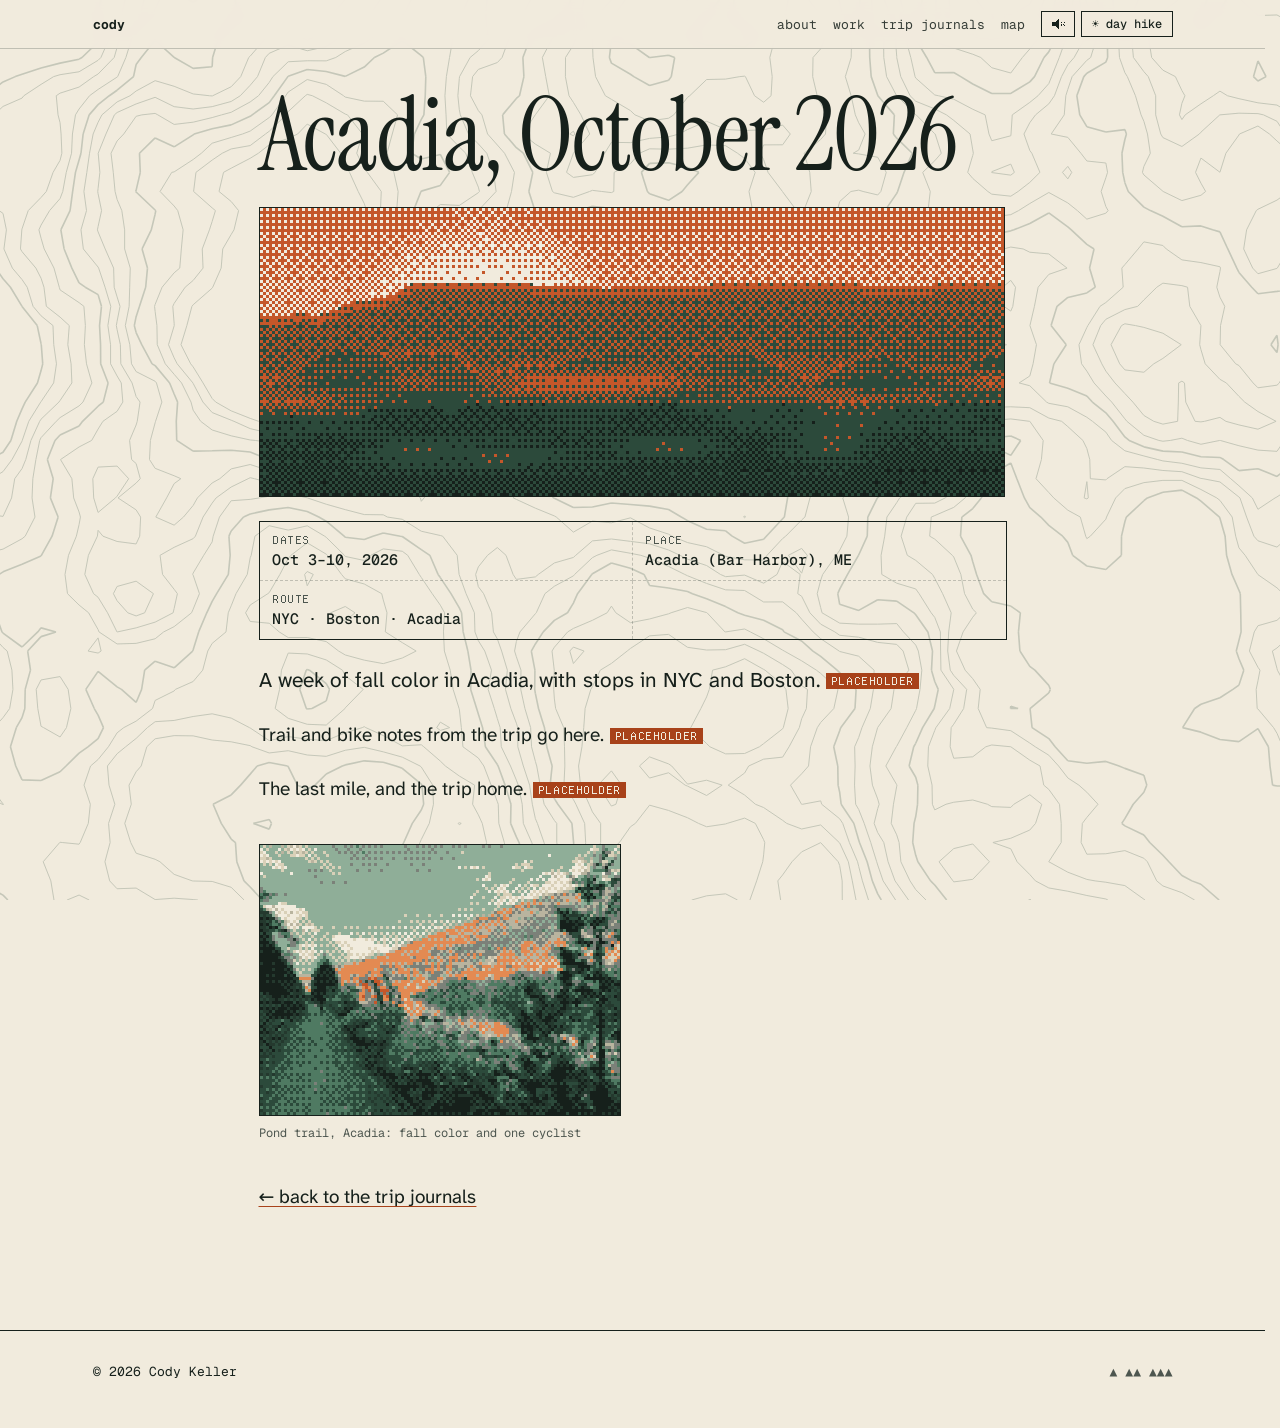
==== trips/acadia-2026-10/index.html @ b0084592 "Deploy v=448a0891" ====
<!doctype html>
<html lang="en" data-theme="light">
<head>
<meta name="robots" content="noindex,nofollow"><meta charset="utf-8"><meta name="viewport" content="width=device-width,initial-scale=1,viewport-fit=cover">
<link rel="preload" href="../../assets/fonts/instrument-serif-latin-400-normal.woff2" as="font" type="font/woff2" crossorigin><link rel="preload" href="../../assets/fonts/atkinson-hyperlegible-next-latin-wght-normal.woff2" as="font" type="font/woff2" crossorigin>
<link rel="stylesheet" href="../../styles.css?v=448a0891">
<link rel="icon" href="data:image/svg+xml,%3Csvg xmlns=%27http://www.w3.org/2000/svg%27 viewBox=%270 0 32 32%27%3E%3Crect width=%2732%27 height=%2732%27 fill=%27%2316201b%27/%3E%3Cpath d=%27M3 26 11 10l5 8 4-6 9 14z%27 fill=%27%23c4572a%27/%3E%3C/svg%3E">
<title>Acadia, October 2026 — Cody Keller</title>
<meta name="description" content="Fall color on the carriage roads and pond trails. A bike, a few short hikes, and a lot of stopping to look.">
<link rel="canonical" href="https://codyklr.com/trailhead-preview-6xlh3k/trips/acadia-2026-10/">
<meta property="og:site_name" content="Cody Keller"><meta property="og:type" content="article"><meta property="og:title" content="Acadia, October 2026 — Cody Keller"><meta property="og:description" content="Fall color on the carriage roads and pond trails. A bike, a few short hikes, and a lot of stopping to look."><meta property="og:url" content="https://codyklr.com/trailhead-preview-6xlh3k/trips/acadia-2026-10/"><meta property="og:image" content="https://codyklr.com/trailhead-preview-6xlh3k/assets/photos/acadia-pond-og.png"><meta property="og:image:width" content="1200"><meta property="og:image:height" content="630">
<meta name="twitter:card" content="summary_large_image"><meta name="twitter:title" content="Acadia, October 2026 — Cody Keller"><meta name="twitter:description" content="Fall color on the carriage roads and pond trails. A bike, a few short hikes, and a lot of stopping to look."><meta name="twitter:image" content="https://codyklr.com/trailhead-preview-6xlh3k/assets/photos/acadia-pond-og.png">
<link rel="alternate" type="application/rss+xml" title="Cody Keller: trip journals" href="https://codyklr.com/trailhead-preview-6xlh3k/feed.xml">
<script type="application/ld+json">{"@context":"https://schema.org","@type":"BlogPosting","headline":"Acadia, October 2026","description":"Fall color on the carriage roads and pond trails. A bike, a few short hikes, and a lot of stopping to look.","datePublished":"2026-10","image":"https://codyklr.com/trailhead-preview-6xlh3k/assets/photos/acadia-pond-og.png","author":{"@type":"Person","name":"Cody Keller"},"mainEntityOfPage":"https://codyklr.com/trailhead-preview-6xlh3k/trips/acadia-2026-10/"}</script>
<script>try{var t=(location.search.match(/theme=(dark|light)/)||[])[1]||localStorage.getItem("theme");if(t==="dark"||(!t&&matchMedia("(prefers-color-scheme: dark)").matches))document.documentElement.setAttribute("data-theme","dark")}catch(e){}</script>
</head>
<body>
<a class="skip" href="#main">Skip to content</a>
<svg id="contours" viewBox="0 0 1200 800" preserveAspectRatio="xMidYMid slice" aria-hidden="true"></svg>
<header class="bar"><div class="wrap"><a class="brand" href="../../" aria-label="Home">cody</a>
  <nav aria-label="Primary"><a href="../../#about">about</a><a href="../../#work">work</a><a href="../../#journal">trip journals</a><a href="../../#map">map</a></nav><span class="tools"><button class="btn snd" id="snd" type="button" aria-label="Sound" aria-pressed="false"><svg viewBox="0 0 16 16" width="16" height="16" fill="currentColor" shape-rendering="crispEdges" aria-hidden="true"><path d="M2 6h3l4-3v10l-4-3H2z"/><g class="s-on"><path d="M11 6h1v4h-1zM13 4h1v8h-1z"/></g><g class="s-off"><path d="M11 6h1v1h-1zM12 7h1v1h-1zM13 8h1v1h-1zM14 9h1v1h-1zM14 6h1v1h-1zM13 7h-1v1h1zM12 8h-1v1h1zM11 9h1v1h-1z"/></g></svg></button><button class="btn" id="theme" aria-pressed="false">☀ day hike</button></span></div></header>
<main id="main" class="wrap">
  <article class="entry">
    <h1>Acadia, October 2026</h1>
    <canvas class="pix frame" data-scene="banner" data-seed="14" width="360" height="140" role="img" aria-label="Dithered mountain and fog illustration"></canvas>
    <div class="stats" aria-label="Trip stats">
      <div><small>dates</small><span class="v">Oct 3–10, 2026</span></div>      <div><small>place</small><span class="v">Acadia (Bar Harbor), ME</span></div>      <div><small>route</small><span class="v">NYC · Boston · Acadia</span></div>
    </div>
    <p class="lede">A week of fall color in Acadia, with stops in NYC and Boston.<span class="ph">PLACEHOLDER</span></p>
    <p>Trail and bike notes from the trip go here.<span class="ph">PLACEHOLDER</span></p>
    <p>The last mile, and the trip home.<span class="ph">PLACEHOLDER</span></p>
    
<div class="gallery" role="group" aria-label="Photo gallery. Select a photo to enlarge it.">
<figure class="photo wide" data-full="../../assets/photos/acadia-pond-1600.webp"><button type="button" class="ph-btn" aria-label="View larger: Pond trail, Acadia: fall color and one cyclist"><picture><source media="(max-width:720px)" srcset="../../assets/photos/acadia-pond-dither-s.png?v=448a0891"><img class="d" src="../../assets/photos/acadia-pond-dither.png?v=448a0891" alt="A gravel trail curves along a pond below a forested hillside with red and orange fall color; a cyclist rides away in the distance." loading="lazy" width="120" height="90"></picture><img class="c" src="../../assets/photos/acadia-pond-thumb.webp" alt="" aria-hidden="true" loading="lazy"></button><figcaption>Pond trail, Acadia: fall color and one cyclist</figcaption></figure>
</div>
    <p><a href="../../#journal">← back to the trip journals</a></p>
  </article>
</main>
<footer><div class="wrap"><span>© 2026 Cody Keller</span><span class="cairn" aria-hidden="true">▲ ▲▲ ▲▲▲</span></div></footer>
<script src="../../main.js?v=448a0891"></script>
</body></html>
---- styles.css ----
/* ---- type system: three roles + pixel chrome. All OFL/MIT, self-hosted ---- */
@font-face{font-family:"Atkinson Hyperlegible Next";src:url(assets/fonts/atkinson-hyperlegible-next-latin-wght-normal.woff2) format("woff2");font-weight:200 800;font-style:normal;font-display:swap}
@font-face{font-family:"Instrument Serif";src:url(assets/fonts/instrument-serif-latin-400-normal.woff2) format("woff2");font-weight:400;font-style:normal;font-display:swap}
@font-face{font-family:"Geist Mono";src:url(assets/fonts/geist-mono-latin-wght-normal.woff2) format("woff2");font-weight:100 900;font-style:normal;font-display:swap}
@font-face{font-family:"Departure Mono";src:url(assets/fonts/DepartureMono-Regular.woff2) format("woff2");font-weight:400;font-style:normal;font-display:swap}

:root{
  --bg:#f1ebdd; --bg2:#e6dfcd; --ink:#16201b; --muted:#4d564f; --pine:#2c4a3b; --granite:#7b8179;
  --accent:#a8421a; --line:rgba(22,32,27,.22);
  --display:"Instrument Serif","Iowan Old Style","Palatino Linotype",Palatino,Georgia,serif;
  --body:"Atkinson Hyperlegible Next","Atkinson Hyperlegible","Trebuchet MS","Segoe UI",system-ui,sans-serif;
  --mono:"Geist Mono","SF Mono",ui-monospace,"SF Mono",Menlo,Consolas,"DejaVu Sans Mono",monospace;
  --pixel:"Departure Mono","Geist Mono",ui-monospace,Menlo,Consolas,monospace;
  --max:1120px;
}
:root[data-theme="dark"]{
  --bg:#0e1411; --bg2:#151e19; --ink:#e9e4d6; --muted:#a3ab9f; --pine:#7fae92; --granite:#6c746c;
  --accent:#e8935a; --line:rgba(233,228,214,.2);
}
:root{--c0:#16201b;--c1:#2c4a3b;--c2:#c4572a;--c3:#f1ebdd;--dp:3px}
:root[data-theme="dark"]{--c0:#0b100e;--c1:#1f3329;--c2:#b5602f;--c3:#f0c89a;}
@media(max-width:720px){:root{--dp:2px}}
*{box-sizing:border-box}
html{scroll-behavior:smooth}
body{margin:0;background:var(--bg);color:var(--ink);font:17px/1.7 var(--body);font-optical-sizing:auto;-webkit-font-smoothing:antialiased;transition:background .3s,color .3s}
a{color:inherit;text-decoration-color:var(--accent);text-underline-offset:3px}
a:hover{color:var(--accent)}
:focus-visible{outline:2px solid var(--accent);outline-offset:3px;border-radius:2px}
.skip{position:absolute;left:-999px;top:0;background:var(--ink);color:var(--bg);padding:.5rem 1rem;z-index:100}
.skip:focus{left:0}
#contours{position:fixed;inset:0;width:100%;height:100%;z-index:-1;color:var(--pine);opacity:.22;pointer-events:none}
#contours path{fill:none;stroke:currentColor;stroke-width:1;vector-effect:non-scaling-stroke}
.wrap{max-width:var(--max);margin:0 auto;padding:0 1.25rem}
.mono{font-family:var(--mono)}
header.bar{position:sticky;top:0;z-index:20;background:color-mix(in srgb,var(--bg) 96%,transparent);-webkit-backdrop-filter:blur(6px);backdrop-filter:blur(6px);border-bottom:1px solid var(--line)}
header.bar .wrap{display:flex;align-items:center;gap:.5rem 1rem;min-height:48px;flex-wrap:wrap;padding-top:.3rem;padding-bottom:.3rem;font:13px var(--mono)}
.brand{font-weight:700;text-decoration:none;letter-spacing:.02em}
.brand i{color:var(--accent);font-style:normal}
nav{margin-left:auto;display:flex;gap:1rem;flex-wrap:wrap}
nav a{text-decoration:none;opacity:.85}
nav a:hover{opacity:1;text-decoration:underline}
button{font:inherit;color:inherit}
.btn{-webkit-appearance:none;appearance:none;font:500 12px var(--mono);background:transparent;border:1px solid var(--ink);padding:.25rem .6rem;cursor:pointer;border-radius:0}
.btn:hover,.btn[aria-pressed="true"],.btn[aria-checked="true"]{background:var(--ink);color:var(--bg)}
section.wrap,.jm>section{padding-top:6rem;padding-bottom:1rem}
section.hero.wrap{padding-top:1.5rem}
.eyebrow{display:flex;align-items:center;gap:.9rem;font:12px/1.3 var(--pixel);letter-spacing:.08em;text-transform:uppercase;color:var(--accent);margin:0 0 1rem}
.eyebrow::after{content:"";flex:1;height:1px;background:var(--line)}
.hero .eyebrow::after{display:none}
h1,h2,h3{font-family:var(--display);font-weight:400;line-height:1;margin:0;letter-spacing:-.015em;text-wrap:balance}
h3{letter-spacing:0}
h2{font-size:clamp(2.8rem,7vw,4.6rem);margin-bottom:2rem}
.pix{display:block;width:100%;height:auto;image-rendering:pixelated;image-rendering:crisp-edges;background:var(--c3)}
/* hero */
.frame{border:1px solid var(--ink);background:var(--bg)}
.frame .chrome{flex-wrap:wrap;display:flex;gap:.6rem;align-items:center;padding:.4rem .7rem;border-bottom:1px solid var(--ink);font:12px/1.3 var(--pixel);text-transform:uppercase;letter-spacing:.04em}
.chrome .dots{display:flex;gap:5px}.chrome .dots b{width:9px;height:9px;border:1px solid var(--ink);display:block}
.hero-text{padding:1.5rem 0 0}
.hero h1{font-size:clamp(4.2rem,14vw,10rem);letter-spacing:-.03em;line-height:.88}
.tag{font:400 clamp(1.3rem,2.4vw,1.6rem)/1.4 var(--body);color:var(--muted);max-width:36ch;margin:1.25rem 0 1.75rem}
.status{min-height:calc(1.5em + .8rem);font:500 14px/1.5 var(--mono);border-left:3px solid var(--accent);padding:.4rem .8rem;background:var(--bg2);display:inline-block;max-width:100%}
.status .k{color:var(--accent)}
span.cur{display:inline-block;width:.6em;height:1.05em;background:var(--ink);vertical-align:-.15em;margin-left:2px;animation:blink 1.1s steps(1) infinite}
@keyframes blink{50%{opacity:0}}
.ph{font:11px/1 var(--pixel);background:var(--accent);color:var(--bg);padding:1px 5px;vertical-align:middle;margin-left:.4rem;letter-spacing:.05em}
:root[data-theme="dark"] .ph{color:#0e1411}
/* about */
.about{display:grid;grid-template-columns:1.4fr 1fr;gap:2.5rem;align-items:start}
.about p{margin:0 0 1.1rem;max-width:58ch;font-size:18px}
.facts{font:13px var(--mono);border:1px solid var(--ink);margin:0;padding:0;list-style:none}
.facts li{display:flex;justify-content:space-between;gap:1rem;padding:.55rem .8rem;border-bottom:1px dashed var(--line)}
.facts li:last-child{border:0}.facts span:first-child{color:var(--muted);font:12px var(--pixel);text-transform:uppercase}
/* cards */
.grid{display:grid;grid-template-columns:repeat(2,minmax(0,1fr));gap:1.5rem}
.card{border:1px solid var(--ink);background:var(--bg);display:flex;flex-direction:column;transition:transform .2s,box-shadow .2s}
@media (hover:hover){.card:hover{transform:translate(-3px,-3px);box-shadow:6px 6px 0 var(--ink)}}
.card .body{padding:1rem;display:flex;flex-direction:column;gap:.5rem;flex:1}
.card h3{font-size:2rem}.card p{margin:0;color:var(--muted);font-size:15.5px;line-height:1.6}
.meta{font:11.5px var(--pixel);text-transform:uppercase;display:flex;gap:.4rem;flex-wrap:wrap;margin-top:auto;padding-top:.5rem}
.meta span{border:1px solid var(--line);padding:1px 6px}
.card.is-ph{border-style:dashed}
/* journal: 3D notebooks scattered on a surface */
.sr{position:absolute;width:1px;height:1px;overflow:hidden;clip:rect(0 0 0 0);white-space:nowrap}
.shelf{list-style:none;margin:0;padding:2.5rem 0 3rem;display:grid;grid-template-columns:repeat(auto-fit,minmax(190px,1fr));gap:3.5rem 2rem;justify-items:center}
.shelf>li{width:min(100%,232px);perspective:800px;position:relative;z-index:1}
.shelf>li:hover,.shelf>li:focus-within{z-index:6}
.shelf>li[hidden]{display:none}
.book{--T:14px;display:block;position:relative;width:100%;color:var(--ink);text-decoration:none;transform-style:preserve-3d;
  transform:translateY(var(--dy,0)) rotateZ(var(--r,0deg)) rotateX(-5deg) rotateY(-12deg);transition:transform .5s cubic-bezier(.2,.8,.2,1)}
.book:hover,.book:focus-visible,.book.force-hover{color:var(--ink);transition:transform .16s ease-out;
  transform:translateY(calc(var(--dy,0px) - 14px)) translateZ(70px) rotateZ(calc(var(--r,0deg)*.2)) rotateX(var(--rx,-10deg)) rotateY(var(--ry,-26deg))}
.book:focus-visible{outline:2px solid var(--accent);outline-offset:8px}
.f{position:absolute;display:block}
.f-front{position:relative;transform:translateZ(7px);background:var(--bg);border:1px solid var(--ink)}
.f-front::after{content:"";position:absolute;inset:0;pointer-events:none;
  background:url(assets/dither-h.png?v=448a0891) left top/calc(8*var(--dp)) calc(8*var(--dp)) repeat-y,url(assets/dither-v.png?v=448a0891) left bottom/calc(8*var(--dp)) calc(8*var(--dp)) repeat-x;image-rendering:pixelated;opacity:.6;
}
.f-front::before{content:"";position:absolute;left:0;top:0;bottom:0;width:7px;background:var(--ink);opacity:.9;z-index:1}
.f-back{inset:0;transform:translateZ(-7px) rotateY(180deg);background:var(--ink)}
.f-right{top:0;bottom:0;right:-7px;width:14px;transform:rotateY(90deg);background:repeating-linear-gradient(to right,var(--bg) 0 1px,var(--ink) 1px 2px);border-top:1px solid var(--ink);border-bottom:1px solid var(--ink)}
.f-left{top:0;bottom:0;left:-7px;width:14px;transform:rotateY(-90deg);background:var(--ink) radial-gradient(circle,var(--bg) 0 1.5px,transparent 2px) 0 0/14px 18px}
.f-top{left:0;right:0;top:-7px;height:14px;transform:rotateX(90deg);background:repeating-linear-gradient(to bottom,var(--bg) 0 1px,var(--ink) 1px 2px);border-left:1px solid var(--ink);border-right:1px solid var(--ink)}
.f-bottom{left:0;right:0;bottom:-7px;height:14px;transform:rotateX(-90deg);background:repeating-linear-gradient(to bottom,var(--bg) 0 1px,var(--ink) 1px 2px);border-left:1px solid var(--ink);border-right:1px solid var(--ink)}
.shadow{position:absolute;inset:6px -10px -14px 10px;transform:translateZ(-18px);pointer-events:none;
  background:conic-gradient(var(--ink) 25%,transparent 0 50%,var(--ink) 0 75%,transparent 0) 0 0/4px 4px;
  opacity:.45;-webkit-mask-image:linear-gradient(135deg,transparent 5%,#000 50%,transparent 100%);mask-image:linear-gradient(135deg,transparent 5%,#000 50%,transparent 100%);transition:transform .3s,opacity .3s}
.book:hover .shadow,.book:focus-visible .shadow,.book.force-hover .shadow{transform:translateZ(-30px) translate(8px,10px);opacity:.3}
.book canvas,.book img.pix{border-bottom:1px solid var(--ink);margin-left:7px;width:calc(100% - 7px);box-sizing:border-box}
.cap{display:block;padding:.7rem .8rem .9rem 1.2rem}
.cap .dt{display:block;font:10.5px/1.4 var(--pixel);text-transform:uppercase;letter-spacing:.05em;color:var(--muted)}
.cap .ti{display:block;font:400 1.7rem/1 var(--display);margin:.3rem 0 .6rem;letter-spacing:-.005em}
.cap .st{display:flex;flex-wrap:wrap;justify-content:space-between;gap:.4rem;align-items:center;font:11.5px var(--mono);color:var(--muted)}
.cap .st>span:first-child{white-space:nowrap}
.read{display:inline-block;font:500 13px var(--mono);background:var(--ink);color:var(--bg);padding:.6rem 1rem;text-decoration:none;border:1px solid var(--ink)}
.read:hover{background:var(--accent);border-color:var(--accent);color:var(--bg)}
:root[data-theme="dark"] .read:hover{color:#0e1411}
@media(max-width:720px){
  
  .shelf{grid-template-columns:repeat(2,minmax(0,1fr));gap:2.25rem 1.5rem;padding:1.5rem .9rem 2.5rem;align-items:start}
  .shelf>li{width:100%;perspective:900px}
  .shelf>li:nth-child(even){margin-top:1.75rem}
  .book{transform:rotateZ(calc(var(--r,0deg)*.6)) rotateX(-3deg) rotateY(-7deg)}
  .cap .ti{font-size:1.3rem;min-height:2.6rem}.cap{padding:.55rem .5rem .7rem .95rem}
  .cap .dt{white-space:nowrap;overflow:hidden;text-overflow:ellipsis;font-size:9.5px;letter-spacing:0}
  .cap .st{font-size:10.5px}
}
/* reader: the notebook floats up (FLIP), then opens */
.rd-fly{transform-style:preserve-3d;transition:transform .72s cubic-bezier(.22,.8,.24,1);will-change:transform}
.shelf>li.away .book{visibility:hidden}
/* reader: the notebook opens */
.reader{position:fixed;inset:0;z-index:100;overflow:hidden}
.reader[hidden]{display:none}
.rd-scrim{position:absolute;inset:0;background:color-mix(in srgb,var(--bg) 84%,transparent);opacity:0;transition:opacity .72s ease}
.rd-scrim::after{content:"";position:absolute;inset:0;background:conic-gradient(var(--ink) 25%,transparent 0 50%,var(--ink) 0 75%,transparent 0) 0 0/4px 4px;opacity:.07}
.reader.on .rd-scrim{opacity:1}
.rd-dialog{position:absolute;inset:0;display:grid;place-items:center;pointer-events:none;outline:0}
.rd-scene{perspective:2200px;pointer-events:none}
.rd-book{--W:min(310px,72vw);--H:calc(var(--W)*1.4);--shift:calc(var(--W)/2);position:relative;width:var(--W);height:var(--H);transform-style:preserve-3d;
  transform:rotateX(10deg) rotateY(-6deg);transition:transform .72s cubic-bezier(.22,.8,.24,1)}
.rd-book.pre{transform:rotateX(var(--prx,-5deg)) rotateY(var(--pry,-12deg))}
.rd-book.open{transform:translateX(var(--shift)) rotateX(6deg) rotateY(0deg);transition-duration:.9s}
.rd-shadow{position:absolute;inset:10px -14px -18px 14px;transform:translateZ(-30px);background:conic-gradient(var(--ink) 25%,transparent 0 50%,var(--ink) 0 75%,transparent 0) 0 0/4px 4px;opacity:.12;transition:opacity .72s,transform .72s cubic-bezier(.22,.8,.24,1);
  -webkit-mask-image:linear-gradient(135deg,transparent 5%,#000 50%,transparent 100%);mask-image:linear-gradient(135deg,transparent 5%,#000 50%,transparent 100%)}
.rd-book.up .rd-shadow{opacity:.42;transform:translateZ(-30px) translate(10px,16px) scale(1.05)}
.rd-page,.rd-leaf,.rd-cover{position:absolute;inset:0;transform-origin:left center}
.paper{background:var(--bg) url(assets/dither-paper.png?v=448a0891) 0 0/calc(16*var(--dp)) calc(16*var(--dp));border:1px solid var(--ink)}
.rd-page{padding:1.6rem 1.4rem 1.4rem 1.9rem;display:flex;flex-direction:column;pointer-events:auto;overflow:hidden}
.rd-page::before{content:"";position:absolute;left:0;top:0;bottom:0;width:7px;background:var(--ink)}
.rd-page .eyebrow{margin-bottom:.9rem}.rd-page .eyebrow::after{display:none}
.rd-page h2{font-size:clamp(2rem,9vw,2.7rem);margin:0 0 .5rem;line-height:.98}
.rd-page .dt{font:11px var(--pixel);text-transform:uppercase;color:var(--muted);letter-spacing:.05em}
.rd-page .stats2{display:flex;justify-content:space-between;align-items:center;font:12px var(--mono);margin:.9rem 0;padding:.5rem 0;border-top:1px dashed var(--line);border-bottom:1px dashed var(--line)}
.rd-page p{margin:0 0 1rem;font-size:15.5px;line-height:1.6}
.rd-page .read{margin-top:auto;align-self:flex-start}
.rd-leaf{transform-style:preserve-3d;transform:translateZ(calc((6 - var(--k))*.6px)) rotateY(0deg);transition:transform .5s cubic-bezier(.45,.05,.3,1);transition-delay:calc((5 - var(--k))*.04s)}
.rd-leaf>i{position:absolute;inset:0;backface-visibility:hidden;-webkit-backface-visibility:hidden}
.rd-leaf>i.bk{transform:rotateY(180deg)}
.rd-leaf>i::after{content:"";position:absolute;inset:0;background:url(assets/dither-h.png?v=448a0891) right top/calc(8*var(--dp)) calc(8*var(--dp)) repeat-y;transform:scaleX(-1);opacity:.45}
.rd-book.open .rd-leaf{transform:translateZ(calc((6 - var(--k))*.6px)) rotateY(calc(-176deg + var(--k)*1.2deg));transition-delay:calc(.28s + var(--k)*.075s)}
.rd-cover{transform-style:preserve-3d;transform:translateZ(5px) rotateY(0deg);transition:transform .7s cubic-bezier(.5,0,.2,1)}
.rd-book.open .rd-cover{transform:translateZ(5px) rotateY(-180deg);transition-duration:.85s}
.rd-cover>i{position:absolute;inset:0;backface-visibility:hidden;-webkit-backface-visibility:hidden;display:block;overflow:hidden}
.rd-cover>i.fr{background:var(--bg);border:1px solid var(--ink)}
.rd-cover>i.fr::before{content:"";position:absolute;left:0;top:0;bottom:0;width:8px;background:var(--ink);z-index:1}
.rd-cover>i.fr canvas,.rd-cover>i.fr img.pix{margin-left:8px;border-bottom:1px solid var(--ink)}
.rd-cover>i.fr .cap{padding-left:1.4rem}
.rd-cover>i.bk{transform:rotateY(180deg);background:var(--bg2) url(assets/dither-paper.png?v=448a0891) 0 0/calc(16*var(--dp)) calc(16*var(--dp));border:1px solid var(--ink);font:11px/1.6 var(--pixel);text-transform:uppercase;padding:1.5rem;color:var(--muted);letter-spacing:.06em}
.rd-close{position:absolute;top:1rem;right:1rem;pointer-events:auto;background:var(--bg)}
@media(max-width:720px){.rd-book{--shift:0px;--W:min(340px,88vw);--H:calc(var(--W)*1.5)}.rd-close{top:.6rem;right:.6rem}
  .rd-page{padding:1.6rem 1.3rem 1.4rem 1.7rem}.rd-page p{font-size:16.5px}.rd-page .stats2{flex-wrap:wrap;gap:.3rem 1rem;font-size:12.5px}
  /* single full-width page once landed: the flipped cover and leaves fade away */
  .rd-book.landed .rd-cover,.rd-book.landed .rd-leaf{opacity:0;visibility:hidden;transition:opacity .3s,visibility 0s .3s}}
@media(prefers-reduced-motion:reduce){.book,.book:hover{transition:none}}
.ruled{position:absolute;inset:1.6rem 1.4rem 1.4rem 1.4rem;font:11px/2.2 var(--pixel);text-transform:uppercase;letter-spacing:.06em;color:var(--muted);background:repeating-linear-gradient(to bottom,transparent 0 23px,var(--line) 23px 24px);display:block;transform:scaleX(-1)}
.rd-leaf>i.bk .ruled{transform:none}
/* map */
.globe-ui{display:grid;grid-template-columns:minmax(0,1.35fr) minmax(0,1fr);gap:2rem;align-items:start}
.gframe{display:flex;justify-content:center;border:1px solid var(--ink);background:var(--bg2,transparent);padding:0;overflow:hidden}
.gwrap{position:relative;touch-action:none;cursor:grab;outline-offset:-3px;-webkit-user-select:none;user-select:none;-webkit-touch-callout:none;margin:0 auto}
.gwrap.drag{cursor:grabbing}
.gwrap canvas.pix{background:transparent;display:block;width:100%;height:100%;image-rendering:pixelated;image-rendering:crisp-edges;image-rendering:pixelated}
.gpins{position:absolute;inset:0;pointer-events:none}
.gpin{position:absolute;left:0;top:0;width:44px;height:44px;margin:-22px 0 0 -22px;padding:0;border:0;background:none;cursor:pointer;pointer-events:auto;-webkit-appearance:none;appearance:none;font:inherit;color:inherit;will-change:transform}
.gpin[hidden]{display:none}
.gpin::before{content:"";position:absolute;left:50%;top:50%;width:10px;height:10px;margin:-5px 0 0 -5px;background:var(--accent);border:2px solid #f3ecd9;box-sizing:content-box;margin:-7px 0 0 -7px;outline:1px solid #14201a}
.gpin:focus-visible{outline:2px solid var(--accent);outline-offset:-4px}
.gpin.dim{opacity:.35}
.gpin.on::before{background:#f3ecd9;border-color:var(--accent)}
.gpin.home::before{width:14px;height:14px;margin:-9px 0 0 -9px;border-radius:0;background:#f3ecd9;border:2px solid #14201a;outline:2px solid var(--accent)}
.gpin.home::after{content:"";position:absolute;left:50%;top:50%;width:9px;height:9px;margin:-4px 0 0 -4px;background:var(--accent);-webkit-clip-path:polygon(50% 0,100% 45%,85% 45%,85% 100%,15% 100%,15% 45%,0 45%);clip-path:polygon(50% 0,100% 45%,85% 45%,85% 100%,15% 100%,15% 45%,0 45%)}
.gpin.cl::before{width:14px;height:14px;margin:-9px 0 0 -9px;background:#14201a;border-color:#f3ecd9;outline-color:var(--accent)}
.gpin.cl span.n{position:absolute;left:0;right:0;top:50%;transform:translateY(-50%);font:10px/1 var(--pixel);color:#f3ecd9;text-align:center}
.gpin .pl{position:absolute;left:30px;top:50%;transform:translateY(-50%);white-space:nowrap;font:11px/1 var(--pixel);letter-spacing:.04em;color:#f3ecd9;text-shadow:-1px 0 #14201a,1px 0 #14201a,0 -1px #14201a,0 1px #14201a;pointer-events:none;display:none}
.gpin.home .pl,.gwrap.zl .gpin .pl{display:block}
.gpin.flip .pl{left:auto;right:30px}
.gcard{position:absolute;left:0;top:0;z-index:3;background:var(--bg);color:var(--ink);border:1px solid var(--ink);padding:.45rem .6rem;font:11px/1.4 var(--pixel);letter-spacing:.04em;white-space:nowrap;box-shadow:3px 3px 0 var(--accent)}
.gcard[hidden]{display:none}
.gcard a{display:inline-flex;align-items:center;min-height:44px;margin-left:.6rem;color:var(--accent);text-decoration:underline}
.gcard .nm{display:inline-block;padding:.5rem 0}
.gctl{display:flex;flex-wrap:wrap;gap:.5rem;margin:.8rem 0 0}
.gctl .btn[aria-pressed="true"]{background:var(--ink);color:var(--bg)}
.gh{font:11px var(--pixel);text-transform:uppercase;letter-spacing:.1em;color:var(--muted);margin:0 0 .6rem;font-weight:400}
.gh+.gtime{margin-bottom:1.6rem}
.gtime{display:flex;overflow-x:auto;border:1px solid var(--ink);touch-action:pan-y;scrollbar-width:none}
.gtime::-webkit-scrollbar{display:none}
.mc{flex:1 0 44px;min-height:60px;position:relative;border:0;border-right:1px solid var(--line);background:none;padding:.4rem 0 .3rem;font:11px/1.2 var(--pixel);color:var(--muted);cursor:pointer;display:flex;flex-direction:column;align-items:center;justify-content:space-between;-webkit-appearance:none;appearance:none;text-transform:uppercase}
.mc:last-child{border-right:0}
.mc .yr{font-size:9px;opacity:.85;min-height:10px}
.mc .dots{display:flex;gap:2px;min-height:6px}
.mc .dots i{width:6px;height:6px;background:var(--accent);display:block}
.mc:disabled{cursor:default;opacity:.55}
.mc.sel{background:var(--ink);color:var(--bg)}
.mc:focus-visible{outline:2px solid var(--accent);outline-offset:-3px}
.gl{list-style:none;margin:0;padding:0;border-top:1px solid var(--line)}
.gl li{display:flex;align-items:center;gap:.6rem;border-bottom:1px solid var(--line);min-height:44px}
.gl li>button{flex:1;text-align:left;min-height:44px;background:none;border:0;padding:0;font:15px var(--body);color:var(--ink);cursor:pointer;-webkit-appearance:none;appearance:none}
.gl li>button:focus-visible,.gl a:focus-visible{outline:2px solid var(--accent);outline-offset:2px}
.gl .dt{font:11px var(--pixel);color:var(--muted);white-space:nowrap}
.gl a{display:inline-flex;align-items:center;min-height:44px;font:11px var(--pixel);color:var(--accent);text-decoration:underline;white-space:nowrap}
.gl li.home>button::before{content:"⌂ ";color:var(--accent)}
@media(max-width:860px){.globe-ui{grid-template-columns:minmax(0,1fr);gap:1.4rem}}
@media(max-width:720px){.gctl .btn{flex:1 1 auto;padding-left:.6rem;padding-right:.6rem}.gcard{white-space:normal;max-width:70vw}}
.note{font:13px var(--mono);color:var(--muted);margin-top:.8rem;max-width:80ch}
.note b{color:var(--accent)}
/* entry */
article.entry{max-width:68ch;margin:0 auto;padding:2rem 0 1rem}
article.entry h1{font-size:clamp(3.2rem,10vw,6.4rem);margin:.5rem 0 1.5rem;line-height:.92}
article.entry p{margin:0 0 1.3rem;font-size:19px;line-height:1.75}
article.entry p.lede{font-size:21px;line-height:1.6}
article.entry p.note{font-size:13px;line-height:1.6}
.stats .v{font:500 15px/1.4 var(--mono)}
.stats{display:grid;grid-template-columns:repeat(2,1fr);border:1px solid var(--ink);font:13px var(--mono);margin:1.5rem 0}
.stats div{padding:.6rem .8rem;border-right:1px dashed var(--line);border-bottom:1px dashed var(--line);white-space:nowrap}.stats div:nth-child(2n){border-right:0}.stats div:nth-child(n+3){border-bottom:0}
.stats small{display:block;color:var(--muted);font:11px/1.6 var(--pixel);text-transform:uppercase;letter-spacing:.05em}
footer{margin-top:5rem;border-top:1px solid var(--ink);padding:2rem 0 3rem;font:13px var(--mono)}
footer .wrap{display:flex;gap:1.5rem;flex-wrap:wrap;align-items:center}
footer .cairn{margin-left:auto;color:var(--muted)}
@media(max-width:720px){
  .about{grid-template-columns:1fr}
  .grid{grid-template-columns:1fr}
  section.wrap,.jm>section{padding-top:4rem}
  .stats{grid-template-columns:1fr}.stats div{border-right:0!important;border-bottom:1px dashed var(--line)!important;white-space:normal}.stats div:last-child{border-bottom:0!important}
  nav{margin-left:0;gap:.8rem}
  footer .cairn{margin-left:0}
}
@media(prefers-reduced-motion:reduce){
  html{scroll-behavior:auto}*{animation:none!important;transition:none!important}
}

article.entry p.eyebrow{font-size:12px;line-height:1.3;margin-bottom:.5rem}

/* photo figures */
.gallery{display:grid;grid-template-columns:repeat(2,minmax(0,1fr));gap:1.6rem 1.4rem;margin:2.4rem 0;align-items:start}
.gallery .photo.tall{max-width:100%}
@media (max-width:720px){.gallery{grid-template-columns:1fr}}
figure.photo{margin:0}
.ph-btn{-webkit-appearance:none;appearance:none;position:relative;display:block;width:100%;padding:0;border:1px solid var(--ink);background:var(--bg2);cursor:zoom-in;overflow:hidden;line-height:0;border-radius:0}
.ph-btn:focus-visible{outline:3px solid var(--accent);outline-offset:3px}
.ph-btn img{display:block;width:100%;height:auto}
.ph-btn img.d{image-rendering:pixelated;image-rendering:crisp-edges}
.ph-btn img.c{position:absolute;inset:0;height:100%;object-fit:cover;opacity:0;transition:opacity .2s ease-out}
@media (hover:hover){.photo:hover img.c{opacity:1}}
.photo:has(.ph-btn:focus-visible) img.c,.ph-btn:active img.c{opacity:1}
figure.photo figcaption{font:12px/1.5 var(--mono);color:var(--muted);margin-top:.5rem}
@media (prefers-reduced-motion:reduce){.ph-btn img.c{transition:none}}
.lightbox{position:fixed;inset:0;z-index:300;background:color-mix(in srgb,var(--bg) 92%,transparent);display:flex;align-items:center;justify-content:center;padding:1rem}
.lightbox[hidden]{display:none}
.lb-inner{max-width:min(96vw,1200px);max-height:96vh;display:flex;flex-direction:column;align-items:center;gap:.6rem;outline:none;position:relative}
.lb-inner img{max-width:100%;max-height:calc(96vh - 5rem);width:auto;height:auto;border:1px solid var(--ink);display:block;background:var(--bg2)}
.lb-cap{font:12px/1.5 var(--mono);color:var(--muted);margin:0;text-align:center}
.lb-close{position:absolute;top:.5rem;right:.5rem;background:var(--bg)}

/* ================= mobile pass (v4) ================= */
html{-webkit-text-size-adjust:100%;text-size-adjust:100%}
a,button,.ph-btn,.book{-webkit-tap-highlight-color:transparent}
@media(max-width:720px){
  body{font-size:16.5px;line-height:1.65}
  .wrap{padding-left:max(1.1rem,env(safe-area-inset-left));padding-right:max(1.1rem,env(safe-area-inset-right))}
  .btn{min-height:44px;padding:0 .9rem;font-size:12.5px;display:inline-flex;align-items:center;justify-content:center}
  /* header: brand + theme on row 1, evenly spaced nav on row 2, 44px targets */
  header.bar .wrap{display:grid;grid-template-columns:1fr auto;align-items:center;gap:0 .6rem;min-height:0;padding-top:max(.2rem,env(safe-area-inset-top));padding-bottom:0}
  .brand{display:flex;align-items:center;min-height:44px;font-size:14px}
  #theme{min-height:40px;margin:2px 0}
  nav{grid-column:1/-1;margin:0;gap:0;display:flex;justify-content:space-between;border-top:1px solid var(--line);flex-wrap:nowrap}
  nav a{display:flex;align-items:center;justify-content:center;min-height:44px;flex:1 1 auto;padding:0 .4rem;opacity:1}
  /* hero */
  section.hero.wrap{padding-top:1rem}
  .frame .chrome{gap:.5rem;padding:.5rem .6rem;font-size:11px}
  .chrome>span:nth-child(2){white-space:nowrap;overflow:hidden;text-overflow:ellipsis;min-width:0;flex:1}
  .hero-text{padding-top:1.25rem}
  .hero h1{font-size:clamp(4.4rem,20vw,6.4rem);line-height:.9}
  .tag{font-size:1.3rem;margin:1rem 0 1.4rem}
  .status{display:block;font-size:13px;min-height:calc(3em + .8rem)}
  /* sections */
  section.wrap,.jm>section{padding-top:3.6rem}
  h2{font-size:clamp(2.5rem,11.5vw,3.4rem);margin-bottom:1.3rem}
  .about{gap:1.6rem}.about p{font-size:17px;line-height:1.65}
  .facts li{padding:.7rem .8rem}
  .grid{gap:1.25rem}
  .card h3{font-size:1.8rem}.card .body{padding:.9rem}
  .meta{font-size:11px}
    /* trip journals: full-bleed snap shelf */
  .shelf{display:flex;grid-template-columns:none;gap:0;align-items:flex-start;justify-items:unset;overflow-x:auto;overflow-y:hidden;
    margin:0 calc(-1 * max(1.1rem,env(safe-area-inset-left)));padding:2.4rem max(1.1rem,env(safe-area-inset-left)) 3rem;
    scroll-snap-type:x mandatory;scroll-padding-inline:max(1.1rem,env(safe-area-inset-left));overscroll-behavior-x:contain;scrollbar-width:none;-webkit-overflow-scrolling:touch}
  .shelf::-webkit-scrollbar{display:none}
  .shelf>li{flex:0 0 min(62vw,250px);width:min(62vw,250px);margin:0 1.6rem 0 0;scroll-snap-align:start;perspective:900px;transform:translateY(calc(var(--dy,0px)*.7))}
  .shelf>li:nth-child(even){margin-top:0}
  .shelf>li:last-child{margin-right:max(1.1rem,env(safe-area-inset-right));box-sizing:content-box}
  .book{transform:rotateZ(calc(var(--r,0deg)*.7)) rotateX(-3deg) rotateY(-8deg)}
  .cap{padding:.65rem .6rem .8rem 1.05rem}
  .cap .ti{font-size:1.55rem;min-height:2.9rem;line-height:1.02}
  .cap .dt{font-size:10.5px}.cap .st{font-size:11.5px}
    /* reader */
  .rd-book{--W:min(330px,86vw,calc((100dvh - 9rem)/1.5));--H:calc(var(--W)*1.5)}
  .rd-close{top:max(.7rem,env(safe-area-inset-top));right:max(.7rem,env(safe-area-inset-right));min-width:44px}
  .rd-page{padding:1.5rem 1.2rem 1.3rem 1.6rem}
  .rd-page h2{font-size:clamp(2rem,9.5vw,2.6rem)}
  .rd-page p{font-size:16.5px;line-height:1.55}
  .read{min-height:44px;display:inline-flex;align-items:center}
  /* map, note */
  .note{font-size:12.5px}
  /* entry page */
  article.entry{padding-top:1.75rem}
  article.entry h1{font-size:clamp(3.4rem,15vw,4.6rem);margin:.4rem 0 1.1rem}
  article.entry p{font-size:17.5px;line-height:1.7}
  article.entry p.lede{font-size:19px}
  .stats{grid-template-columns:1fr 1fr}
  .stats div{white-space:normal;padding:.6rem .75rem;border-right:1px dashed var(--line)!important;border-bottom:1px dashed var(--line)!important}
  .stats div:nth-child(2n){border-right:0!important}.stats div:nth-child(n+3){border-bottom:0!important}
  .stats .v{font-size:14px}
  .gallery{grid-template-columns:1fr 1fr;gap:1.2rem .8rem;margin:1.8rem 0}
  .gallery .photo.wide{grid-column:1/-1}
  figure.photo figcaption{font-size:11.5px}
  .lb-close{min-height:44px;top:max(.5rem,env(safe-area-inset-top))}
  .lb-inner img{max-height:calc(100dvh - 6rem)}
  /* footer + links */
  footer{margin-top:3.5rem;padding:1.4rem 0 calc(2rem + env(safe-area-inset-bottom))}
  footer .wrap{flex-direction:column;align-items:flex-start;gap:0}
  footer a,article.entry p>a{display:inline-flex;align-items:center;min-height:44px}
  footer .cairn{margin-top:.6rem}
}
@media(max-width:380px){
  .hero h1{font-size:clamp(4rem,19.5vw,5rem)}
  .tag{font-size:1.2rem}
  .shelf>li{flex-basis:66vw;width:66vw}
  .cap .ti{font-size:1.4rem}
}
.lightbox{height:100dvh}
.reader{height:100dvh}
@media(max-width:720px){.brand{grid-area:1/1}#theme{grid-area:1/2}nav{grid-area:2/1/3/3}}
/* tablets / touch laptops above the phone breakpoint */
@media(pointer:coarse) and (min-width:721px){
  .btn{min-height:44px;padding:0 1rem;display:inline-flex;align-items:center}
  nav{gap:.4rem}nav a{display:inline-flex;align-items:center;min-height:44px;padding:0 .5rem}
  .brand{display:inline-flex;align-items:center;min-height:44px}
  footer a,article.entry p>a{display:inline-flex;align-items:center;min-height:44px}
  }
@media(min-width:721px) and (max-width:900px){.shelf{grid-template-columns:repeat(2,minmax(0,1fr));gap:3rem 1.5rem;max-width:560px;margin-inline:auto}}
@media(max-width:720px){#theme{min-height:44px;margin:0}}
@media(pointer:coarse) and (min-width:721px){nav a{min-width:44px;justify-content:center}}

/* robustness: explicit sizing so Safari never falls back to intrinsic image sizes */
.gallery{grid-template-columns:repeat(2,minmax(0,1fr))}
@media(max-width:720px){.gallery{grid-template-columns:repeat(2,minmax(0,1fr))}}
figure.photo{min-width:0}
.ph-btn img.c{left:0;top:0;width:100%}
.ph-btn,.ph-btn img{max-width:100%}
/* ---- additions: anchored sections clear the sticky header; hidden stats; 404 ---- */
section[id]{scroll-margin-top:calc(var(--hdr,56px) + 8px)}
.rd-page .stats2[hidden]{display:none}
.cap .st:empty{display:none}
.nf h1{font-size:clamp(2.6rem,9vw,5rem);margin:1.4rem 0 .8rem}
.nf .frame{margin-top:.5rem}
.nf p{max-width:60ch}.nf .btn{display:inline-flex;align-items:center;text-decoration:none;margin:0 .5rem .5rem 0}

/* globe: the canvas owns every touch (drag = spin + tilt, pinch = zoom); the strips and side gutters stay scrollable */
.gframe{position:relative;flex-direction:column;align-items:center}
.gstrip{display:none;width:100%;margin:0;padding:0;height:34px;line-height:34px;text-align:center;font:11px/34px var(--pixel);letter-spacing:.06em;text-transform:uppercase;color:var(--muted);touch-action:pan-y;border-block:1px dashed var(--line)}
.gstrip:first-of-type{border-top:0}.gstrip:last-of-type{border-bottom:0}
.ghint{position:absolute;left:50%;bottom:44px;transform:translateX(-50%);padding:.35rem .7rem;background:var(--ink);color:var(--bg);font:11px var(--pixel);letter-spacing:.06em;text-transform:uppercase;white-space:nowrap;pointer-events:none;opacity:0;transition:opacity .4s}
.ghint.on{opacity:.92}
@media(pointer:coarse),(max-width:860px){.gframe{padding:0 16px}.gstrip{display:block;margin-inline:-16px;width:calc(100% + 32px)}}
@media(prefers-reduced-motion:reduce){.ghint{transition:none}}
.gframe{contain:layout paint}
.gl li.is-cur{background:color-mix(in srgb,var(--accent) 12%,transparent)}
.gl li{box-sizing:border-box;width:100%}

/* house dither scale: photo dithers are shown at cols * --dp so every texel is one dither pixel (grids: see tools/build_photos.py) */
:root{--gw:120;--cv:80}
@media(max-width:720px){:root{--gw:160;--cv:124}}
.gallery{grid-template-columns:repeat(auto-fill,minmax(calc(var(--gw)*var(--dp) + 2px),1fr))!important;gap:1.6rem 1.4rem}
.ph-btn{box-sizing:content-box;width:calc(var(--gw)*var(--dp));max-width:100%}
.ph-btn img.d{width:100%}
@media(max-width:720px){.gallery{justify-items:center}.gallery figcaption{align-self:start}figure.photo{max-width:100%}}
.f-front picture{display:block}

/* visual affordances instead of captions */
.gstrip{height:30px;line-height:0}
.gstrip i{display:block;width:26px;height:6px;margin:12px auto 0;background:repeating-linear-gradient(to bottom,var(--muted) 0 1px,transparent 1px 3px);opacity:.7}
.ghint svg{display:block}.ghint{padding:.4rem .6rem;line-height:0}

main.nf.wrap{padding-top:clamp(2rem,6vw,3.5rem);padding-bottom:2rem}
main.nf .eyebrow{margin-top:0}

/* sound toggle: icon only, sits left of the theme button */
.tools{display:flex;align-items:center;gap:.4rem}
.btn.snd{width:34px;padding:0;display:inline-flex;align-items:center;justify-content:center;min-height:26px;height:26px}
.btn.snd svg{display:block}
.btn.snd .s-on{display:none}.btn.snd[aria-pressed="true"] .s-on{display:inline}.btn.snd[aria-pressed="true"] .s-off{display:none}
.btn.snd[aria-pressed="true"]{background:var(--ink);color:var(--bg)}
@media(max-width:720px){.tools{gap:.5rem;margin:2px 0}.btn.snd{width:44px;height:44px;min-height:44px}#theme{margin:0}}

/* atlas: globe + trips scroller in one panel. >=721px: globe pinned left, trips scroll on the right; phones: globe on top, swipe shelf below */
.gwrap canvas.gov{position:absolute;left:0;top:0;pointer-events:none}
.gpin.hl::before{background:#f3ecd9;border-color:var(--accent);outline-width:2px;outline-color:var(--accent)}
.gpin.hl .pl{display:block}
.atlas-grid{display:grid;grid-template-columns:minmax(0,5fr) minmax(0,6fr);gap:2.5rem;align-items:start}
.atlas-map.globe-ui{display:block;position:sticky;top:calc(var(--hdr,56px) + 12px)}
.atlas-map .gcol{max-width:calc(100vh - var(--hdr,56px) - 270px);min-width:min(100%,300px);margin-inline:auto;scroll-margin-top:calc(var(--hdr,56px) + 8px)}
.atlas-map .gside{margin-top:1rem}.atlas-map .gh+.gtime{margin-bottom:0}
.atlas-map .gl{display:none}
.atlas .shelf{display:flex;flex-direction:column;align-items:stretch;gap:2.75rem;height:clamp(400px,calc(100vh - var(--hdr,56px) - 15rem),760px);margin:0;padding:calc(var(--F) + 3.5rem) 2.5rem calc(var(--F) + 3.5rem);overflow-x:hidden;overflow-y:auto;overscroll-behavior:auto;scrollbar-width:none;position:relative}
.atlas .shelf::-webkit-scrollbar{display:none}
.atlas .shelf:focus-visible{outline:2px solid var(--accent);outline-offset:-2px}
.atlas .shelf>li{flex:none;width:min(100%,290px);margin:0 0 0 6%}
.atlas .shelf>li:nth-child(even){margin:0 6% 0 auto}
/* ordered-Bayer dither fade on the scroller edges (baked masks from tools/make_fade.py; union of 3 layers, so no mask-composite needed) */
.fade{--s:linear-gradient(#000,#000);--ft:url(assets/dither-ft.png?v=448a0891);--fb:url(assets/dither-fb.png?v=448a0891);--F:calc(16*var(--dp));--m1:var(--ft);--m3:var(--fb);
  -webkit-mask-image:var(--m1),var(--s),var(--m3);mask-image:var(--m1),var(--s),var(--m3);
  -webkit-mask-size:calc(8*var(--dp)) var(--F),100% calc(100% - 2*var(--F)),calc(8*var(--dp)) var(--F);mask-size:calc(8*var(--dp)) var(--F),100% calc(100% - 2*var(--F)),calc(8*var(--dp)) var(--F);
  -webkit-mask-position:0 0,0 var(--F),0 100%;mask-position:0 0,0 var(--F),0 100%;
  -webkit-mask-repeat:repeat-x,no-repeat,repeat-x;mask-repeat:repeat-x,no-repeat,repeat-x;image-rendering:pixelated}
/* the fade stays on at both ends; the scroller padding (>= fade + lift room) keeps resting/lifted books clear of the edge */
li.act .book{transition:transform .16s ease-out}
@media(min-width:721px){
  .book.force-hover{color:var(--ink);transition:transform .16s ease-out;transform:translateY(calc(var(--dy,0px) - 14px)) translateZ(70px) rotateZ(calc(var(--r,0deg)*.2)) rotateX(var(--rx,-10deg)) rotateY(var(--ry,-26deg))}
  .shelf>li.act .book{transition:transform .16s ease-out;transform:translateY(calc(var(--dy,0px) - 8px)) translateZ(36px) rotateZ(calc(var(--r,0deg)*.4)) rotateX(var(--rx,-6deg)) rotateY(var(--ry,-16deg))}
  .shelf>li.act .book:hover{transform:translateY(calc(var(--dy,0px) - 14px)) translateZ(70px) rotateZ(calc(var(--r,0deg)*.2)) rotateX(var(--rx,-10deg)) rotateY(var(--ry,-26deg))}
  .book.force-hover .shadow,.shelf>li.act .book .shadow{transform:translateZ(-30px) translate(8px,10px);opacity:.3}
}
@media(max-width:720px){
  .atlas-grid{display:flex;flex-direction:column;align-items:stretch;gap:0}
  .atlas-map.globe-ui{display:contents}
  .atlas-map .gcol{order:1;width:100%;max-width:352px;min-width:0;margin:0 auto}
  .atlas .shelf{order:2;flex-direction:row;height:auto;align-items:flex-start;gap:0;margin:1rem calc(-1 * max(1.1rem,env(safe-area-inset-left))) 0;padding:2.4rem calc(var(--F) + .75rem) 3rem;scroll-padding-inline:calc(var(--F) + .75rem);overflow-x:auto;overflow-y:hidden}
  .atlas .shelf>li:last-child{margin-right:calc(var(--F) + .75rem)}
  .atlas .shelf>li,.atlas .shelf>li:nth-child(even){width:min(62vw,250px);margin:0 1.6rem 0 0}
  .atlas-map .gside{order:3;margin-top:1.2rem}
  .atlas-map .gl{display:block}
  .fade{--ft:url(assets/dither-flm.png?v=448a0891);--fb:url(assets/dither-frm.png?v=448a0891);
    -webkit-mask-size:var(--F) calc(8*var(--dp)),calc(100% - 2*var(--F)) 100%,var(--F) calc(8*var(--dp));mask-size:var(--F) calc(8*var(--dp)),calc(100% - 2*var(--F)) 100%,var(--F) calc(8*var(--dp));
    -webkit-mask-position:0 0,var(--F) 0,100% 0;mask-position:0 0,var(--F) 0,100% 0;
    -webkit-mask-repeat:repeat-y,no-repeat,repeat-y;mask-repeat:repeat-y,no-repeat,repeat-y}
}
@media(prefers-reduced-motion:reduce){.atlas .shelf{scroll-behavior:auto}}
.atlas .shelf{cursor:grab}
.atlas .shelf.glide{cursor:grabbing;scroll-snap-type:none!important;scroll-behavior:auto!important;-webkit-user-select:none;user-select:none}
.atlas .shelf.glide .book{cursor:grabbing}
/* reserve the scrollbar lane so locking page scroll (reader/lightbox) never changes the layout width */
html{scrollbar-gutter:stable}
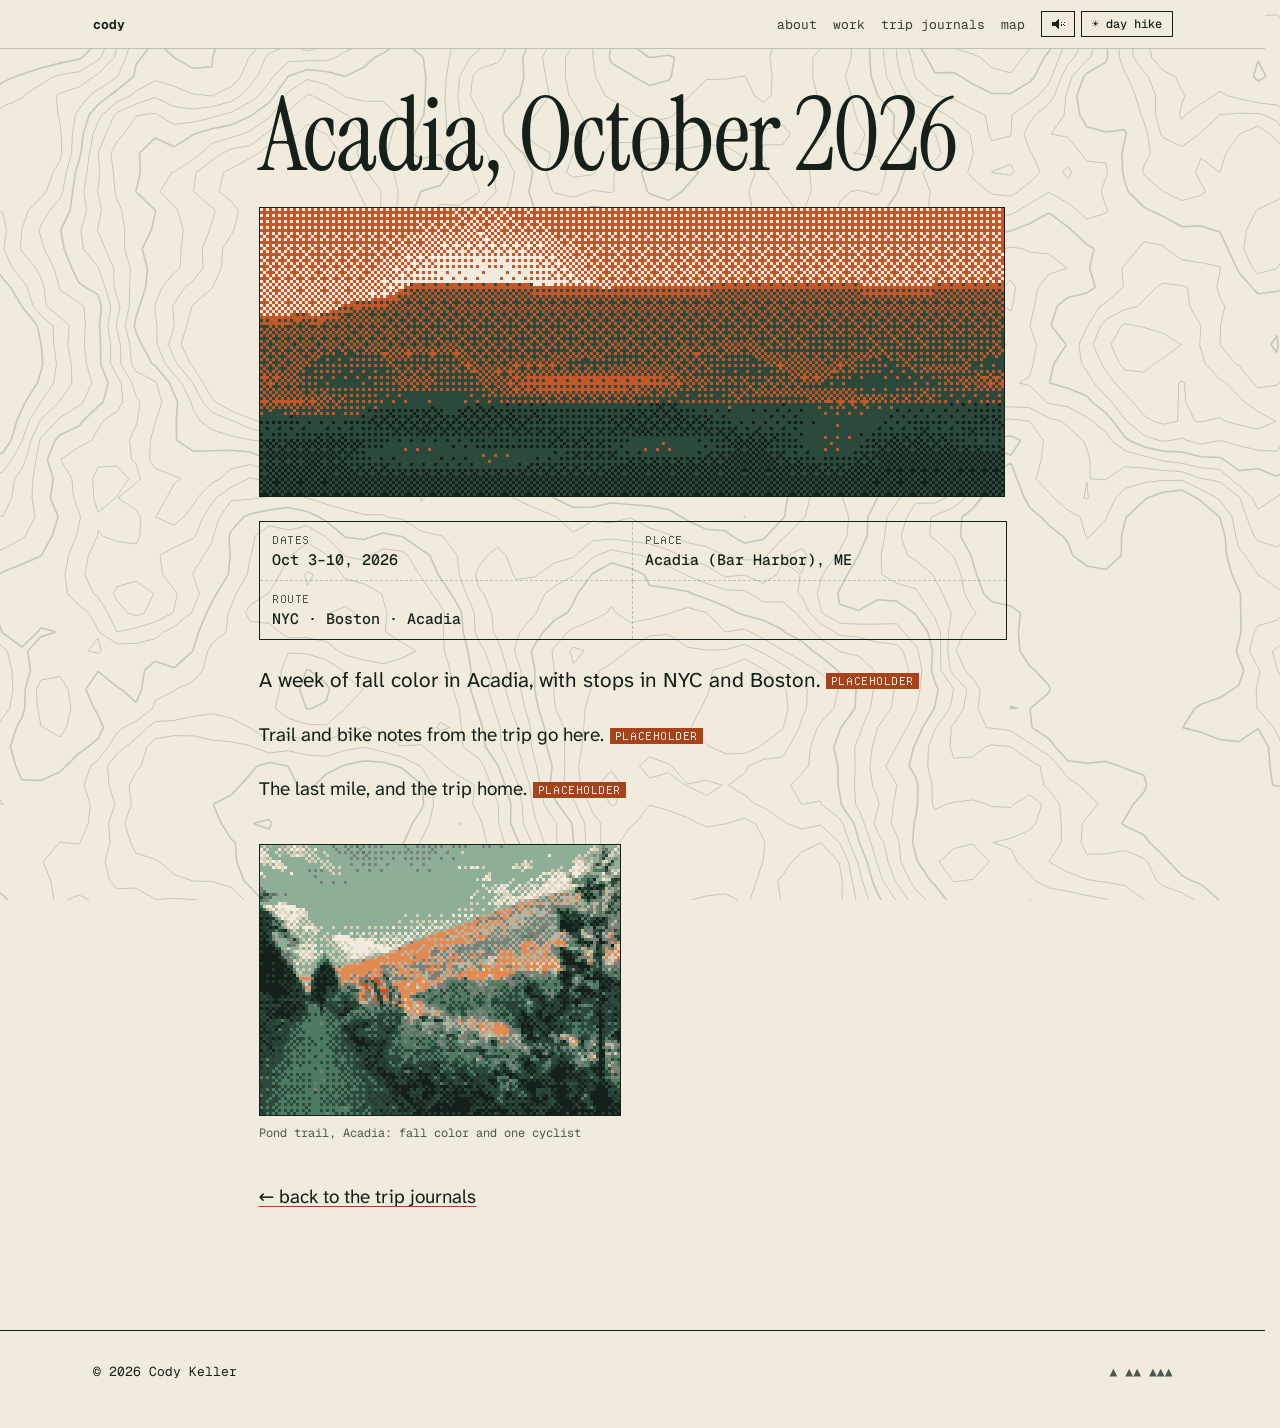
==== commit 2aa77155: "Deploy v=9a553a54" ====
--- a/trips/acadia-2026-10/index.html
+++ b/trips/acadia-2026-10/index.html
@@ -3,7 +3,7 @@
 <head>
 <meta name="robots" content="noindex,nofollow"><meta charset="utf-8"><meta name="viewport" content="width=device-width,initial-scale=1,viewport-fit=cover">
 <link rel="preload" href="../../assets/fonts/instrument-serif-latin-400-normal.woff2" as="font" type="font/woff2" crossorigin><link rel="preload" href="../../assets/fonts/atkinson-hyperlegible-next-latin-wght-normal.woff2" as="font" type="font/woff2" crossorigin>
-<link rel="stylesheet" href="../../styles.css?v=448a0891">
+<link rel="stylesheet" href="../../styles.css?v=9a553a54">
 <link rel="icon" href="data:image/svg+xml,%3Csvg xmlns=%27http://www.w3.org/2000/svg%27 viewBox=%270 0 32 32%27%3E%3Crect width=%2732%27 height=%2732%27 fill=%27%2316201b%27/%3E%3Cpath d=%27M3 26 11 10l5 8 4-6 9 14z%27 fill=%27%23c4572a%27/%3E%3C/svg%3E">
 <title>Acadia, October 2026 — Cody Keller</title>
 <meta name="description" content="Fall color on the carriage roads and pond trails. A bike, a few short hikes, and a lot of stopping to look.">
@@ -31,11 +31,11 @@
     <p>The last mile, and the trip home.<span class="ph">PLACEHOLDER</span></p>
     
 <div class="gallery" role="group" aria-label="Photo gallery. Select a photo to enlarge it.">
-<figure class="photo wide" data-full="../../assets/photos/acadia-pond-1600.webp"><button type="button" class="ph-btn" aria-label="View larger: Pond trail, Acadia: fall color and one cyclist"><picture><source media="(max-width:720px)" srcset="../../assets/photos/acadia-pond-dither-s.png?v=448a0891"><img class="d" src="../../assets/photos/acadia-pond-dither.png?v=448a0891" alt="A gravel trail curves along a pond below a forested hillside with red and orange fall color; a cyclist rides away in the distance." loading="lazy" width="120" height="90"></picture><img class="c" src="../../assets/photos/acadia-pond-thumb.webp" alt="" aria-hidden="true" loading="lazy"></button><figcaption>Pond trail, Acadia: fall color and one cyclist</figcaption></figure>
+<figure class="photo wide" data-full="../../assets/photos/acadia-pond-1600.webp"><button type="button" class="ph-btn" aria-label="View larger: Pond trail, Acadia: fall color and one cyclist"><picture><source media="(max-width:720px)" srcset="../../assets/photos/acadia-pond-dither-s.png?v=9a553a54"><img class="d" src="../../assets/photos/acadia-pond-dither.png?v=9a553a54" alt="A gravel trail curves along a pond below a forested hillside with red and orange fall color; a cyclist rides away in the distance." loading="lazy" width="120" height="90"></picture><img class="c" src="../../assets/photos/acadia-pond-thumb.webp" alt="" aria-hidden="true" loading="lazy"></button><figcaption>Pond trail, Acadia: fall color and one cyclist</figcaption></figure>
 </div>
     <p><a href="../../#journal">← back to the trip journals</a></p>
   </article>
 </main>
 <footer><div class="wrap"><span>© 2026 Cody Keller</span><span class="cairn" aria-hidden="true">▲ ▲▲ ▲▲▲</span></div></footer>
-<script src="../../main.js?v=448a0891"></script>
+<script src="../../main.js?v=9a553a54"></script>
 </body></html>
--- a/styles.css
+++ b/styles.css
@@ -92,9 +92,6 @@
 .book:focus-visible{outline:2px solid var(--accent);outline-offset:8px}
 .f{position:absolute;display:block}
 .f-front{position:relative;transform:translateZ(7px);background:var(--bg);border:1px solid var(--ink)}
-.f-front::after{content:"";position:absolute;inset:0;pointer-events:none;
-  background:url(assets/dither-h.png?v=448a0891) left top/calc(8*var(--dp)) calc(8*var(--dp)) repeat-y,url(assets/dither-v.png?v=448a0891) left bottom/calc(8*var(--dp)) calc(8*var(--dp)) repeat-x;image-rendering:pixelated;opacity:.6;
-}
 .f-front::before{content:"";position:absolute;left:0;top:0;bottom:0;width:7px;background:var(--ink);opacity:.9;z-index:1}
 .f-back{inset:0;transform:translateZ(-7px) rotateY(180deg);background:var(--ink)}
 .f-right{top:0;bottom:0;right:-7px;width:14px;transform:rotateY(90deg);background:repeating-linear-gradient(to right,var(--bg) 0 1px,var(--ink) 1px 2px);border-top:1px solid var(--ink);border-bottom:1px solid var(--ink)}
@@ -143,7 +140,7 @@
   -webkit-mask-image:linear-gradient(135deg,transparent 5%,#000 50%,transparent 100%);mask-image:linear-gradient(135deg,transparent 5%,#000 50%,transparent 100%)}
 .rd-book.up .rd-shadow{opacity:.42;transform:translateZ(-30px) translate(10px,16px) scale(1.05)}
 .rd-page,.rd-leaf,.rd-cover{position:absolute;inset:0;transform-origin:left center}
-.paper{background:var(--bg) url(assets/dither-paper.png?v=448a0891) 0 0/calc(16*var(--dp)) calc(16*var(--dp));border:1px solid var(--ink)}
+.paper{background:var(--bg) url(assets/dither-paper.png?v=9a553a54) 0 0/calc(16*var(--dp)) calc(16*var(--dp));border:1px solid var(--ink)}
 .rd-page{padding:1.6rem 1.4rem 1.4rem 1.9rem;display:flex;flex-direction:column;pointer-events:auto;overflow:hidden}
 .rd-page::before{content:"";position:absolute;left:0;top:0;bottom:0;width:7px;background:var(--ink)}
 .rd-page .eyebrow{margin-bottom:.9rem}.rd-page .eyebrow::after{display:none}
@@ -155,7 +152,6 @@
 .rd-leaf{transform-style:preserve-3d;transform:translateZ(calc((6 - var(--k))*.6px)) rotateY(0deg);transition:transform .5s cubic-bezier(.45,.05,.3,1);transition-delay:calc((5 - var(--k))*.04s)}
 .rd-leaf>i{position:absolute;inset:0;backface-visibility:hidden;-webkit-backface-visibility:hidden}
 .rd-leaf>i.bk{transform:rotateY(180deg)}
-.rd-leaf>i::after{content:"";position:absolute;inset:0;background:url(assets/dither-h.png?v=448a0891) right top/calc(8*var(--dp)) calc(8*var(--dp)) repeat-y;transform:scaleX(-1);opacity:.45}
 .rd-book.open .rd-leaf{transform:translateZ(calc((6 - var(--k))*.6px)) rotateY(calc(-176deg + var(--k)*1.2deg));transition-delay:calc(.28s + var(--k)*.075s)}
 .rd-cover{transform-style:preserve-3d;transform:translateZ(5px) rotateY(0deg);transition:transform .7s cubic-bezier(.5,0,.2,1)}
 .rd-book.open .rd-cover{transform:translateZ(5px) rotateY(-180deg);transition-duration:.85s}
@@ -164,7 +160,7 @@
 .rd-cover>i.fr::before{content:"";position:absolute;left:0;top:0;bottom:0;width:8px;background:var(--ink);z-index:1}
 .rd-cover>i.fr canvas,.rd-cover>i.fr img.pix{margin-left:8px;border-bottom:1px solid var(--ink)}
 .rd-cover>i.fr .cap{padding-left:1.4rem}
-.rd-cover>i.bk{transform:rotateY(180deg);background:var(--bg2) url(assets/dither-paper.png?v=448a0891) 0 0/calc(16*var(--dp)) calc(16*var(--dp));border:1px solid var(--ink);font:11px/1.6 var(--pixel);text-transform:uppercase;padding:1.5rem;color:var(--muted);letter-spacing:.06em}
+.rd-cover>i.bk{transform:rotateY(180deg);background:var(--bg2) url(assets/dither-paper.png?v=9a553a54) 0 0/calc(16*var(--dp)) calc(16*var(--dp));border:1px solid var(--ink);font:11px/1.6 var(--pixel);text-transform:uppercase;padding:1.5rem;color:var(--muted);letter-spacing:.06em}
 .rd-close{position:absolute;top:1rem;right:1rem;pointer-events:auto;background:var(--bg)}
 @media(max-width:720px){.rd-book{--shift:0px;--W:min(340px,88vw);--H:calc(var(--W)*1.5)}.rd-close{top:.6rem;right:.6rem}
   .rd-page{padding:1.6rem 1.3rem 1.4rem 1.7rem}.rd-page p{font-size:16.5px}.rd-page .stats2{flex-wrap:wrap;gap:.3rem 1rem;font-size:12.5px}
@@ -426,7 +422,7 @@
 .atlas .shelf>li{flex:none;width:min(100%,290px);margin:0 0 0 6%}
 .atlas .shelf>li:nth-child(even){margin:0 6% 0 auto}
 /* ordered-Bayer dither fade on the scroller edges (baked masks from tools/make_fade.py; union of 3 layers, so no mask-composite needed) */
-.fade{--s:linear-gradient(#000,#000);--ft:url(assets/dither-ft.png?v=448a0891);--fb:url(assets/dither-fb.png?v=448a0891);--F:calc(16*var(--dp));--m1:var(--ft);--m3:var(--fb);
+.fade{--s:linear-gradient(#000,#000);--ft:url(assets/dither-ft.png?v=9a553a54);--fb:url(assets/dither-fb.png?v=9a553a54);--F:calc(16*var(--dp));--m1:var(--ft);--m3:var(--fb);
   -webkit-mask-image:var(--m1),var(--s),var(--m3);mask-image:var(--m1),var(--s),var(--m3);
   -webkit-mask-size:calc(8*var(--dp)) var(--F),100% calc(100% - 2*var(--F)),calc(8*var(--dp)) var(--F);mask-size:calc(8*var(--dp)) var(--F),100% calc(100% - 2*var(--F)),calc(8*var(--dp)) var(--F);
   -webkit-mask-position:0 0,0 var(--F),0 100%;mask-position:0 0,0 var(--F),0 100%;
@@ -448,7 +444,7 @@
   .atlas .shelf>li,.atlas .shelf>li:nth-child(even){width:min(62vw,250px);margin:0 1.6rem 0 0}
   .atlas-map .gside{order:3;margin-top:1.2rem}
   .atlas-map .gl{display:block}
-  .fade{--ft:url(assets/dither-flm.png?v=448a0891);--fb:url(assets/dither-frm.png?v=448a0891);
+  .fade{--ft:url(assets/dither-flm.png?v=9a553a54);--fb:url(assets/dither-frm.png?v=9a553a54);
     -webkit-mask-size:var(--F) calc(8*var(--dp)),calc(100% - 2*var(--F)) 100%,var(--F) calc(8*var(--dp));mask-size:var(--F) calc(8*var(--dp)),calc(100% - 2*var(--F)) 100%,var(--F) calc(8*var(--dp));
     -webkit-mask-position:0 0,var(--F) 0,100% 0;mask-position:0 0,var(--F) 0,100% 0;
     -webkit-mask-repeat:repeat-y,no-repeat,repeat-y;mask-repeat:repeat-y,no-repeat,repeat-y}
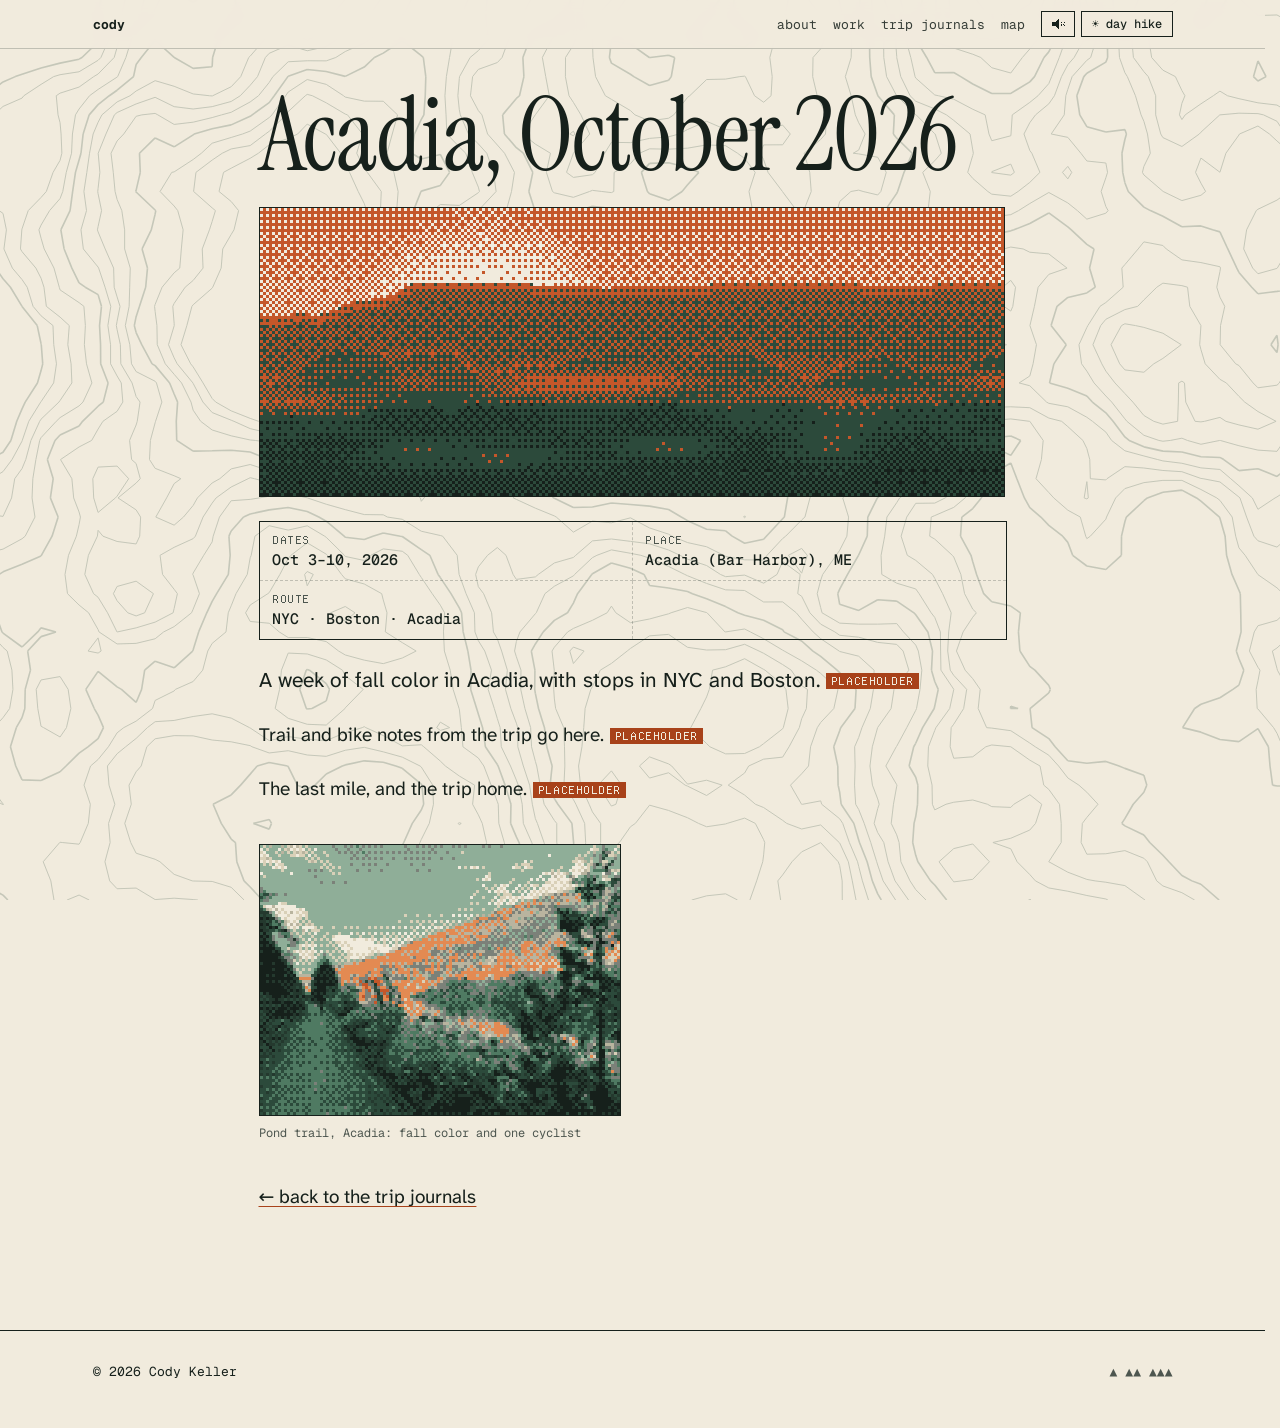
==== commit 00b246c1: "Deploy v=cb5ccc66" ====
--- a/trips/acadia-2026-10/index.html
+++ b/trips/acadia-2026-10/index.html
@@ -3,7 +3,7 @@
 <head>
 <meta name="robots" content="noindex,nofollow"><meta charset="utf-8"><meta name="viewport" content="width=device-width,initial-scale=1,viewport-fit=cover">
 <link rel="preload" href="../../assets/fonts/instrument-serif-latin-400-normal.woff2" as="font" type="font/woff2" crossorigin><link rel="preload" href="../../assets/fonts/atkinson-hyperlegible-next-latin-wght-normal.woff2" as="font" type="font/woff2" crossorigin>
-<link rel="stylesheet" href="../../styles.css?v=9a553a54">
+<link rel="stylesheet" href="../../styles.css?v=cb5ccc66">
 <link rel="icon" href="data:image/svg+xml,%3Csvg xmlns=%27http://www.w3.org/2000/svg%27 viewBox=%270 0 32 32%27%3E%3Crect width=%2732%27 height=%2732%27 fill=%27%2316201b%27/%3E%3Cpath d=%27M3 26 11 10l5 8 4-6 9 14z%27 fill=%27%23c4572a%27/%3E%3C/svg%3E">
 <title>Acadia, October 2026 — Cody Keller</title>
 <meta name="description" content="Fall color on the carriage roads and pond trails. A bike, a few short hikes, and a lot of stopping to look.">
@@ -31,11 +31,11 @@
     <p>The last mile, and the trip home.<span class="ph">PLACEHOLDER</span></p>
     
 <div class="gallery" role="group" aria-label="Photo gallery. Select a photo to enlarge it.">
-<figure class="photo wide" data-full="../../assets/photos/acadia-pond-1600.webp"><button type="button" class="ph-btn" aria-label="View larger: Pond trail, Acadia: fall color and one cyclist"><picture><source media="(max-width:720px)" srcset="../../assets/photos/acadia-pond-dither-s.png?v=9a553a54"><img class="d" src="../../assets/photos/acadia-pond-dither.png?v=9a553a54" alt="A gravel trail curves along a pond below a forested hillside with red and orange fall color; a cyclist rides away in the distance." loading="lazy" width="120" height="90"></picture><img class="c" src="../../assets/photos/acadia-pond-thumb.webp" alt="" aria-hidden="true" loading="lazy"></button><figcaption>Pond trail, Acadia: fall color and one cyclist</figcaption></figure>
+<figure class="photo wide" data-full="../../assets/photos/acadia-pond-1600.webp"><button type="button" class="ph-btn" aria-label="View larger: Pond trail, Acadia: fall color and one cyclist"><picture><source media="(max-width:720px)" srcset="../../assets/photos/acadia-pond-dither-s.png?v=cb5ccc66"><img class="d" src="../../assets/photos/acadia-pond-dither.png?v=cb5ccc66" alt="A gravel trail curves along a pond below a forested hillside with red and orange fall color; a cyclist rides away in the distance." loading="lazy" width="120" height="90"></picture><img class="c" src="../../assets/photos/acadia-pond-thumb.webp" alt="" aria-hidden="true" loading="lazy"></button><figcaption>Pond trail, Acadia: fall color and one cyclist</figcaption></figure>
 </div>
     <p><a href="../../#journal">← back to the trip journals</a></p>
   </article>
 </main>
 <footer><div class="wrap"><span>© 2026 Cody Keller</span><span class="cairn" aria-hidden="true">▲ ▲▲ ▲▲▲</span></div></footer>
-<script src="../../main.js?v=9a553a54"></script>
+<script src="../../main.js?v=cb5ccc66"></script>
 </body></html>
--- a/styles.css
+++ b/styles.css
@@ -140,7 +140,7 @@
   -webkit-mask-image:linear-gradient(135deg,transparent 5%,#000 50%,transparent 100%);mask-image:linear-gradient(135deg,transparent 5%,#000 50%,transparent 100%)}
 .rd-book.up .rd-shadow{opacity:.42;transform:translateZ(-30px) translate(10px,16px) scale(1.05)}
 .rd-page,.rd-leaf,.rd-cover{position:absolute;inset:0;transform-origin:left center}
-.paper{background:var(--bg) url(assets/dither-paper.png?v=9a553a54) 0 0/calc(16*var(--dp)) calc(16*var(--dp));border:1px solid var(--ink)}
+.paper{background:var(--bg) url(assets/dither-paper.png?v=cb5ccc66) 0 0/calc(16*var(--dp)) calc(16*var(--dp));border:1px solid var(--ink)}
 .rd-page{padding:1.6rem 1.4rem 1.4rem 1.9rem;display:flex;flex-direction:column;pointer-events:auto;overflow:hidden}
 .rd-page::before{content:"";position:absolute;left:0;top:0;bottom:0;width:7px;background:var(--ink)}
 .rd-page .eyebrow{margin-bottom:.9rem}.rd-page .eyebrow::after{display:none}
@@ -160,7 +160,11 @@
 .rd-cover>i.fr::before{content:"";position:absolute;left:0;top:0;bottom:0;width:8px;background:var(--ink);z-index:1}
 .rd-cover>i.fr canvas,.rd-cover>i.fr img.pix{margin-left:8px;border-bottom:1px solid var(--ink)}
 .rd-cover>i.fr .cap{padding-left:1.4rem}
-.rd-cover>i.bk{transform:rotateY(180deg);background:var(--bg2) url(assets/dither-paper.png?v=9a553a54) 0 0/calc(16*var(--dp)) calc(16*var(--dp));border:1px solid var(--ink);font:11px/1.6 var(--pixel);text-transform:uppercase;padding:1.5rem;color:var(--muted);letter-spacing:.06em}
+.rd-cover>i.fr.copy{border:0;background:none}.rd-cover>i.fr.copy::before{display:none}
+.rd-face{position:absolute;left:0;top:0;display:block;transform-origin:0 0;background:var(--bg);border:1px solid var(--ink);box-sizing:border-box;color:var(--ink)}
+.rd-face::before{content:"";position:absolute;left:0;top:0;bottom:0;width:7px;background:var(--ink);opacity:.9;z-index:1}
+.rd-face img.pix,.rd-face canvas{border-bottom:1px solid var(--ink);margin-left:7px;width:calc(100% - 7px);box-sizing:border-box;display:block}
+.rd-cover>i.bk{transform:rotateY(180deg);background:var(--bg2) url(assets/dither-paper.png?v=cb5ccc66) 0 0/calc(16*var(--dp)) calc(16*var(--dp));border:1px solid var(--ink);font:11px/1.6 var(--pixel);text-transform:uppercase;padding:1.5rem;color:var(--muted);letter-spacing:.06em}
 .rd-close{position:absolute;top:1rem;right:1rem;pointer-events:auto;background:var(--bg)}
 @media(max-width:720px){.rd-book{--shift:0px;--W:min(340px,88vw);--H:calc(var(--W)*1.5)}.rd-close{top:.6rem;right:.6rem}
   .rd-page{padding:1.6rem 1.3rem 1.4rem 1.7rem}.rd-page p{font-size:16.5px}.rd-page .stats2{flex-wrap:wrap;gap:.3rem 1rem;font-size:12.5px}
@@ -389,7 +393,7 @@
 .ph-btn{box-sizing:content-box;width:calc(var(--gw)*var(--dp));max-width:100%}
 .ph-btn img.d{width:100%}
 @media(max-width:720px){.gallery{justify-items:center}.gallery figcaption{align-self:start}figure.photo{max-width:100%}}
-.f-front picture{display:block}
+.f-front picture,.rd-face picture{display:block}
 
 /* visual affordances instead of captions */
 .gstrip{height:30px;line-height:0}
@@ -422,7 +426,7 @@
 .atlas .shelf>li{flex:none;width:min(100%,290px);margin:0 0 0 6%}
 .atlas .shelf>li:nth-child(even){margin:0 6% 0 auto}
 /* ordered-Bayer dither fade on the scroller edges (baked masks from tools/make_fade.py; union of 3 layers, so no mask-composite needed) */
-.fade{--s:linear-gradient(#000,#000);--ft:url(assets/dither-ft.png?v=9a553a54);--fb:url(assets/dither-fb.png?v=9a553a54);--F:calc(16*var(--dp));--m1:var(--ft);--m3:var(--fb);
+.fade{--s:linear-gradient(#000,#000);--ft:url(assets/dither-ft.png?v=cb5ccc66);--fb:url(assets/dither-fb.png?v=cb5ccc66);--F:calc(16*var(--dp));--m1:var(--ft);--m3:var(--fb);
   -webkit-mask-image:var(--m1),var(--s),var(--m3);mask-image:var(--m1),var(--s),var(--m3);
   -webkit-mask-size:calc(8*var(--dp)) var(--F),100% calc(100% - 2*var(--F)),calc(8*var(--dp)) var(--F);mask-size:calc(8*var(--dp)) var(--F),100% calc(100% - 2*var(--F)),calc(8*var(--dp)) var(--F);
   -webkit-mask-position:0 0,0 var(--F),0 100%;mask-position:0 0,0 var(--F),0 100%;
@@ -444,7 +448,7 @@
   .atlas .shelf>li,.atlas .shelf>li:nth-child(even){width:min(62vw,250px);margin:0 1.6rem 0 0}
   .atlas-map .gside{order:3;margin-top:1.2rem}
   .atlas-map .gl{display:block}
-  .fade{--ft:url(assets/dither-flm.png?v=9a553a54);--fb:url(assets/dither-frm.png?v=9a553a54);
+  .fade{--ft:url(assets/dither-flm.png?v=cb5ccc66);--fb:url(assets/dither-frm.png?v=cb5ccc66);
     -webkit-mask-size:var(--F) calc(8*var(--dp)),calc(100% - 2*var(--F)) 100%,var(--F) calc(8*var(--dp));mask-size:var(--F) calc(8*var(--dp)),calc(100% - 2*var(--F)) 100%,var(--F) calc(8*var(--dp));
     -webkit-mask-position:0 0,var(--F) 0,100% 0;mask-position:0 0,var(--F) 0,100% 0;
     -webkit-mask-repeat:repeat-y,no-repeat,repeat-y;mask-repeat:repeat-y,no-repeat,repeat-y}
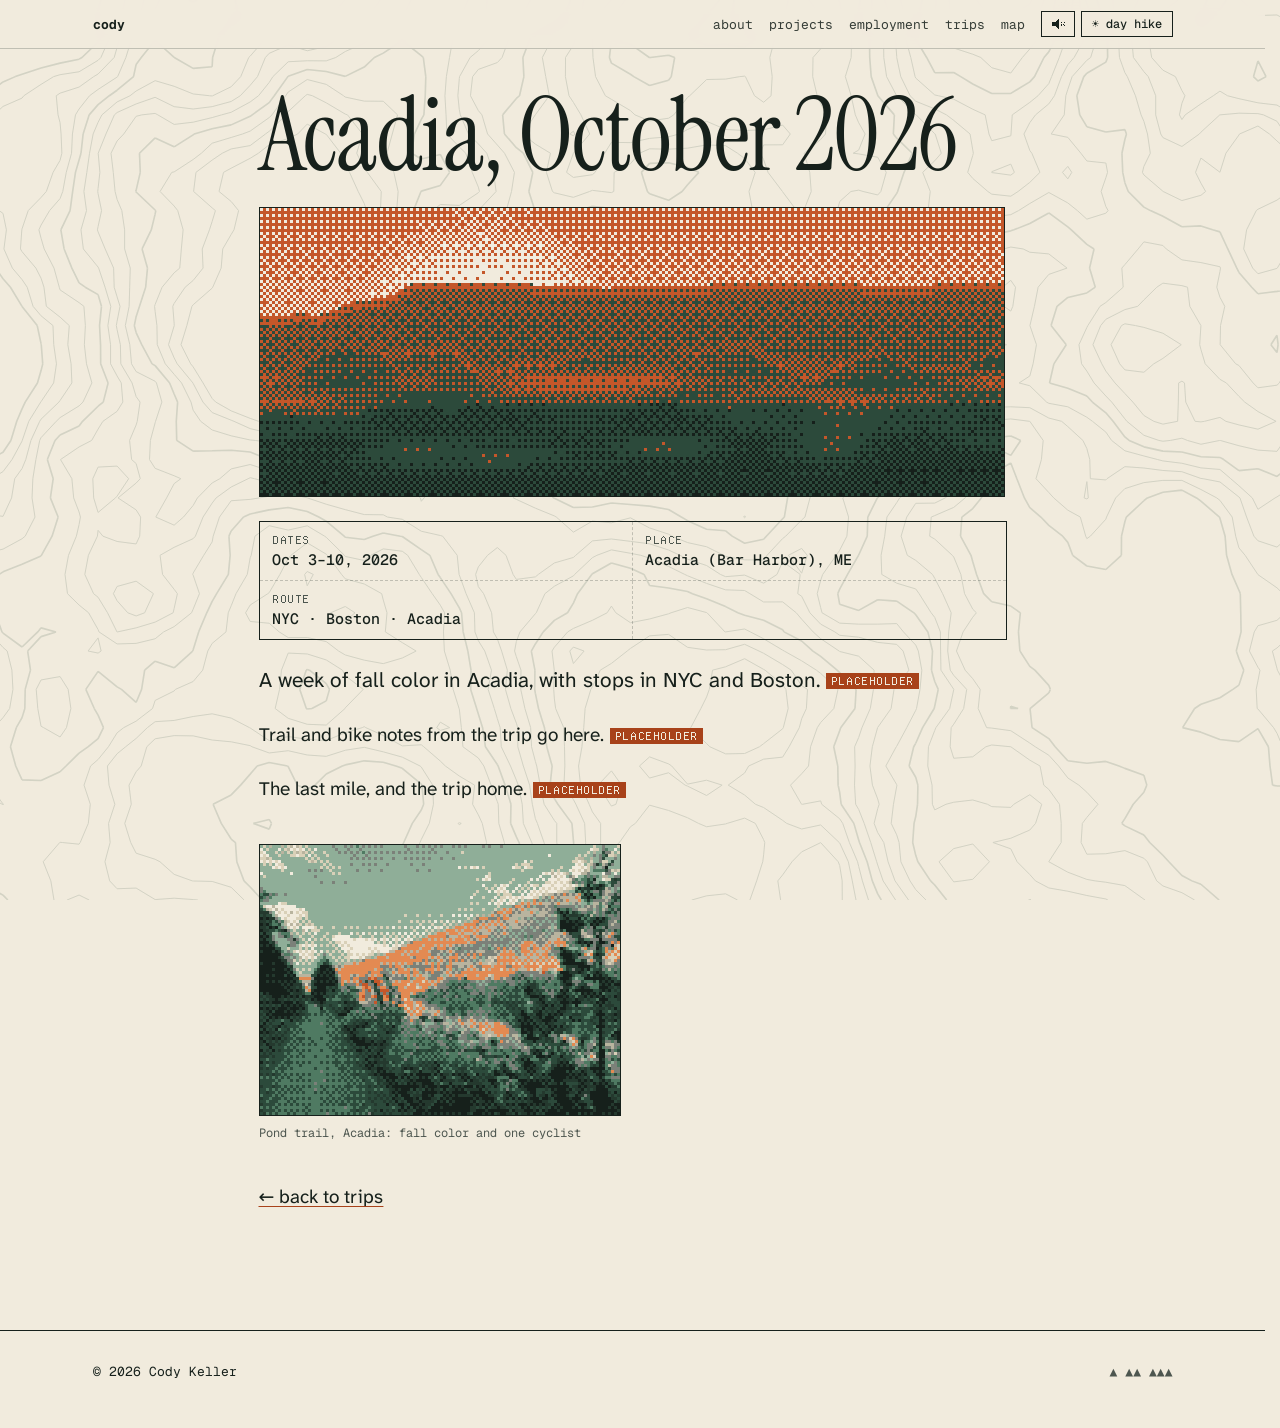
==== commit aae0e12a: "Deploy v=9c052ea9" ====
--- a/trips/acadia-2026-10/index.html
+++ b/trips/acadia-2026-10/index.html
@@ -3,13 +3,13 @@
 <head>
 <meta name="robots" content="noindex,nofollow"><meta charset="utf-8"><meta name="viewport" content="width=device-width,initial-scale=1,viewport-fit=cover">
 <link rel="preload" href="../../assets/fonts/instrument-serif-latin-400-normal.woff2" as="font" type="font/woff2" crossorigin><link rel="preload" href="../../assets/fonts/atkinson-hyperlegible-next-latin-wght-normal.woff2" as="font" type="font/woff2" crossorigin>
-<link rel="stylesheet" href="../../styles.css?v=cb5ccc66">
+<link rel="stylesheet" href="../../styles.css?v=9c052ea9">
 <link rel="icon" href="data:image/svg+xml,%3Csvg xmlns=%27http://www.w3.org/2000/svg%27 viewBox=%270 0 32 32%27%3E%3Crect width=%2732%27 height=%2732%27 fill=%27%2316201b%27/%3E%3Cpath d=%27M3 26 11 10l5 8 4-6 9 14z%27 fill=%27%23c4572a%27/%3E%3C/svg%3E">
-<title>Acadia, October 2026 — Cody Keller</title>
+<title>Acadia, October 2026 · Cody Keller</title>
 <meta name="description" content="Fall color on the carriage roads and pond trails. A bike, a few short hikes, and a lot of stopping to look.">
 <link rel="canonical" href="https://codyklr.com/trailhead-preview-6xlh3k/trips/acadia-2026-10/">
-<meta property="og:site_name" content="Cody Keller"><meta property="og:type" content="article"><meta property="og:title" content="Acadia, October 2026 — Cody Keller"><meta property="og:description" content="Fall color on the carriage roads and pond trails. A bike, a few short hikes, and a lot of stopping to look."><meta property="og:url" content="https://codyklr.com/trailhead-preview-6xlh3k/trips/acadia-2026-10/"><meta property="og:image" content="https://codyklr.com/trailhead-preview-6xlh3k/assets/photos/acadia-pond-og.png"><meta property="og:image:width" content="1200"><meta property="og:image:height" content="630">
-<meta name="twitter:card" content="summary_large_image"><meta name="twitter:title" content="Acadia, October 2026 — Cody Keller"><meta name="twitter:description" content="Fall color on the carriage roads and pond trails. A bike, a few short hikes, and a lot of stopping to look."><meta name="twitter:image" content="https://codyklr.com/trailhead-preview-6xlh3k/assets/photos/acadia-pond-og.png">
+<meta property="og:site_name" content="Cody Keller"><meta property="og:type" content="article"><meta property="og:title" content="Acadia, October 2026 · Cody Keller"><meta property="og:description" content="Fall color on the carriage roads and pond trails. A bike, a few short hikes, and a lot of stopping to look."><meta property="og:url" content="https://codyklr.com/trailhead-preview-6xlh3k/trips/acadia-2026-10/"><meta property="og:image" content="https://codyklr.com/trailhead-preview-6xlh3k/assets/photos/acadia-pond-og.png"><meta property="og:image:width" content="1200"><meta property="og:image:height" content="630">
+<meta name="twitter:card" content="summary_large_image"><meta name="twitter:title" content="Acadia, October 2026 · Cody Keller"><meta name="twitter:description" content="Fall color on the carriage roads and pond trails. A bike, a few short hikes, and a lot of stopping to look."><meta name="twitter:image" content="https://codyklr.com/trailhead-preview-6xlh3k/assets/photos/acadia-pond-og.png">
 <link rel="alternate" type="application/rss+xml" title="Cody Keller: trip journals" href="https://codyklr.com/trailhead-preview-6xlh3k/feed.xml">
 <script type="application/ld+json">{"@context":"https://schema.org","@type":"BlogPosting","headline":"Acadia, October 2026","description":"Fall color on the carriage roads and pond trails. A bike, a few short hikes, and a lot of stopping to look.","datePublished":"2026-10","image":"https://codyklr.com/trailhead-preview-6xlh3k/assets/photos/acadia-pond-og.png","author":{"@type":"Person","name":"Cody Keller"},"mainEntityOfPage":"https://codyklr.com/trailhead-preview-6xlh3k/trips/acadia-2026-10/"}</script>
 <script>try{var t=(location.search.match(/theme=(dark|light)/)||[])[1]||localStorage.getItem("theme");if(t==="dark"||(!t&&matchMedia("(prefers-color-scheme: dark)").matches))document.documentElement.setAttribute("data-theme","dark")}catch(e){}</script>
@@ -18,7 +18,7 @@
 <a class="skip" href="#main">Skip to content</a>
 <svg id="contours" viewBox="0 0 1200 800" preserveAspectRatio="xMidYMid slice" aria-hidden="true"></svg>
 <header class="bar"><div class="wrap"><a class="brand" href="../../" aria-label="Home">cody</a>
-  <nav aria-label="Primary"><a href="../../#about">about</a><a href="../../#work">work</a><a href="../../#journal">trip journals</a><a href="../../#map">map</a></nav><span class="tools"><button class="btn snd" id="snd" type="button" aria-label="Sound" aria-pressed="false"><svg viewBox="0 0 16 16" width="16" height="16" fill="currentColor" shape-rendering="crispEdges" aria-hidden="true"><path d="M2 6h3l4-3v10l-4-3H2z"/><g class="s-on"><path d="M11 6h1v4h-1zM13 4h1v8h-1z"/></g><g class="s-off"><path d="M11 6h1v1h-1zM12 7h1v1h-1zM13 8h1v1h-1zM14 9h1v1h-1zM14 6h1v1h-1zM13 7h-1v1h1zM12 8h-1v1h1zM11 9h1v1h-1z"/></g></svg></button><button class="btn" id="theme" aria-pressed="false">☀ day hike</button></span></div></header>
+  <nav aria-label="Primary"><a href="../../#about">about</a><a href="../../#projects">projects</a><a href="../../#employment">employment</a><a href="../../#trips">trips</a><a href="../../#map">map</a></nav><span class="tools"><button class="btn snd" id="snd" type="button" aria-label="Sound" aria-pressed="false"><svg viewBox="0 0 16 16" width="16" height="16" fill="currentColor" shape-rendering="crispEdges" aria-hidden="true"><path d="M2 6h3l4-3v10l-4-3H2z"/><g class="s-on"><path d="M11 6h1v4h-1zM13 4h1v8h-1z"/></g><g class="s-off"><path d="M11 6h1v1h-1zM12 7h1v1h-1zM13 8h1v1h-1zM14 9h1v1h-1zM14 6h1v1h-1zM13 7h-1v1h1zM12 8h-1v1h1zM11 9h1v1h-1z"/></g></svg></button><button class="btn" id="theme" aria-pressed="false">☀ day hike</button></span></div></header>
 <main id="main" class="wrap">
   <article class="entry">
     <h1>Acadia, October 2026</h1>
@@ -31,11 +31,11 @@
     <p>The last mile, and the trip home.<span class="ph">PLACEHOLDER</span></p>
     
 <div class="gallery" role="group" aria-label="Photo gallery. Select a photo to enlarge it.">
-<figure class="photo wide" data-full="../../assets/photos/acadia-pond-1600.webp"><button type="button" class="ph-btn" aria-label="View larger: Pond trail, Acadia: fall color and one cyclist"><picture><source media="(max-width:720px)" srcset="../../assets/photos/acadia-pond-dither-s.png?v=cb5ccc66"><img class="d" src="../../assets/photos/acadia-pond-dither.png?v=cb5ccc66" alt="A gravel trail curves along a pond below a forested hillside with red and orange fall color; a cyclist rides away in the distance." loading="lazy" width="120" height="90"></picture><img class="c" src="../../assets/photos/acadia-pond-thumb.webp" alt="" aria-hidden="true" loading="lazy"></button><figcaption>Pond trail, Acadia: fall color and one cyclist</figcaption></figure>
+<figure class="photo wide" data-full="../../assets/photos/acadia-pond-1600.webp"><button type="button" class="ph-btn" aria-label="View larger: Pond trail, Acadia: fall color and one cyclist"><picture><source media="(max-width:720px)" srcset="../../assets/photos/acadia-pond-dither-s.png?v=9c052ea9"><img class="d" src="../../assets/photos/acadia-pond-dither.png?v=9c052ea9" alt="A gravel trail curves along a pond below a forested hillside with red and orange fall color; a cyclist rides away in the distance." loading="lazy" width="120" height="90"></picture><img class="c" src="../../assets/photos/acadia-pond-thumb.webp" alt="" aria-hidden="true" loading="lazy"></button><figcaption>Pond trail, Acadia: fall color and one cyclist</figcaption></figure>
 </div>
-    <p><a href="../../#journal">← back to the trip journals</a></p>
+    <p><a href="../../#trips">← back to trips</a></p>
   </article>
 </main>
 <footer><div class="wrap"><span>© 2026 Cody Keller</span><span class="cairn" aria-hidden="true">▲ ▲▲ ▲▲▲</span></div></footer>
-<script src="../../main.js?v=cb5ccc66"></script>
+<script src="../../main.js?v=9c052ea9"></script>
 </body></html>
--- a/styles.css
+++ b/styles.css
@@ -28,7 +28,7 @@
 :focus-visible{outline:2px solid var(--accent);outline-offset:3px;border-radius:2px}
 .skip{position:absolute;left:-999px;top:0;background:var(--ink);color:var(--bg);padding:.5rem 1rem;z-index:100}
 .skip:focus{left:0}
-#contours{position:fixed;inset:0;width:100%;height:100%;z-index:-1;color:var(--pine);opacity:.22;pointer-events:none}
+#contours{position:fixed;inset:0;width:100%;height:100%;z-index:-1;color:var(--pine);opacity:.15;pointer-events:none}
 #contours path{fill:none;stroke:currentColor;stroke-width:1;vector-effect:non-scaling-stroke}
 .wrap{max-width:var(--max);margin:0 auto;padding:0 1.25rem}
 .mono{font-family:var(--mono)}
@@ -43,24 +43,55 @@
 .btn{-webkit-appearance:none;appearance:none;font:500 12px var(--mono);background:transparent;border:1px solid var(--ink);padding:.25rem .6rem;cursor:pointer;border-radius:0}
 .btn:hover,.btn[aria-pressed="true"],.btn[aria-checked="true"]{background:var(--ink);color:var(--bg)}
 section.wrap,.jm>section{padding-top:6rem;padding-bottom:1rem}
-section.hero.wrap{padding-top:1.5rem}
 .eyebrow{display:flex;align-items:center;gap:.9rem;font:12px/1.3 var(--pixel);letter-spacing:.08em;text-transform:uppercase;color:var(--accent);margin:0 0 1rem}
 .eyebrow::after{content:"";flex:1;height:1px;background:var(--line)}
-.hero .eyebrow::after{display:none}
 h1,h2,h3{font-family:var(--display);font-weight:400;line-height:1;margin:0;letter-spacing:-.015em;text-wrap:balance}
 h3{letter-spacing:0}
 h2{font-size:clamp(2.8rem,7vw,4.6rem);margin-bottom:2rem}
 .pix{display:block;width:100%;height:auto;image-rendering:pixelated;image-rendering:crisp-edges;background:var(--c3)}
 /* hero */
+/* hero: an editorial cover. masthead strip, name + contents on the left, the window plate pinned on the right */
+section.hero.wrap{padding-top:clamp(1.25rem,4vh,2.75rem);padding-bottom:0}
+.mast{display:flex;justify-content:space-between;gap:1rem;margin:0;padding:.45rem 0;border-top:1px solid var(--ink);border-bottom:1px solid var(--line);font:11px/1.3 var(--pixel);text-transform:uppercase;letter-spacing:.1em;color:var(--muted)}
+.mast{align-items:center}.mast::before{content:"";flex:1;height:7px;background:repeating-linear-gradient(to right,var(--line) 0 1px,transparent 1px 48px) 0 100%/100% 7px no-repeat}
+.mast span{color:var(--accent)}
+.cover{display:grid;grid-template-columns:minmax(0,13fr) minmax(0,11fr);grid-template-areas:"name plate" "tag plate" "log plate" "toc plate";grid-template-rows:auto auto auto 1fr;column-gap:clamp(1.5rem,4vw,4rem);align-items:start;padding:clamp(2rem,6vh,3.5rem) 0 clamp(2rem,5vh,3rem)}
+.cover h1{grid-area:name}.cover .tag{grid-area:tag}.cover .log{grid-area:log}.toc{grid-area:toc}.plate{grid-area:plate}
+.cover h1{font-size:clamp(4.2rem,11vw,10.2rem);line-height:.84;letter-spacing:-.035em;margin:0 0 1.6rem;text-wrap:initial}
+.cover h1 span{display:block}
+.cover h1 span+span{padding-left:.55em}
+.cover .tag{font:500 clamp(1.25rem,2vw,1.55rem)/1.35 var(--body);color:var(--ink);margin:0 0 2rem;padding-left:.15rem;max-width:none}
+.cover .log{max-width:30rem;margin:0 0 2.2rem}
+.toc ol{list-style:none;margin:0;padding:0;display:grid;grid-template-columns:repeat(2,minmax(0,13rem));gap:0 1.5rem;font:13px/1.4 var(--mono)}
+.toc li{border-top:1px solid var(--line)}
+.toc a{display:flex;gap:.8rem;align-items:baseline;padding:.5rem 0;text-decoration:none;min-height:24px}
+.toc a span{font:11px var(--pixel);color:var(--accent);letter-spacing:.06em}
+.toc a:hover{color:var(--accent)}
+.plate{margin:clamp(1.5rem,4.5vw,4rem) 0 0;position:relative;transform:rotate(1.2deg);transform-origin:20% 0}
+.win{box-shadow:7px 7px 0 var(--accent)}
+.win .chrome .sz{margin-left:auto;color:var(--muted)}
+.win canvas{width:100%}
+@media(max-width:720px){
+  /* phones: compact cover. short landscape banner, name on one line, notes in the first screen */
+  .cover{grid-template-columns:minmax(0,1fr);grid-template-areas:"plate" "name" "tag" "log" "toc";grid-template-rows:none;padding:1rem 0 1.5rem}
+  .cover h1{font-size:clamp(2.6rem,14.5vw,3.7rem);line-height:.95;margin:1.1rem 0 .5rem;white-space:nowrap}
+  .cover h1 span{display:inline}.cover h1 span+span{padding-left:0}
+  .plate{margin:0;transform:none}
+  .win{box-shadow:4px 4px 0 var(--accent)}
+  .cover .log{margin-bottom:1.4rem}
+  .toc ol{grid-template-columns:minmax(0,1fr) minmax(0,1fr)}
+  .mast{font-size:11px;letter-spacing:.06em}
+}
 .frame{border:1px solid var(--ink);background:var(--bg)}
 .frame .chrome{flex-wrap:wrap;display:flex;gap:.6rem;align-items:center;padding:.4rem .7rem;border-bottom:1px solid var(--ink);font:12px/1.3 var(--pixel);text-transform:uppercase;letter-spacing:.04em}
 .chrome .dots{display:flex;gap:5px}.chrome .dots b{width:9px;height:9px;border:1px solid var(--ink);display:block}
-.hero-text{padding:1.5rem 0 0}
-.hero h1{font-size:clamp(4.2rem,14vw,10rem);letter-spacing:-.03em;line-height:.88}
+.log{list-style:none;margin:0 0 1.4rem;padding:0;font:500 13px/1.5 var(--mono);max-width:40rem}
+.log li{display:grid;grid-template-columns:7.5rem 1fr;gap:.8rem;border-top:1px dashed var(--line);padding:.3rem 0}
+.log li:last-child{border-bottom:1px dashed var(--line)}
+.log li>span:first-child{color:var(--accent);font-family:var(--pixel);font-size:11px;text-transform:uppercase;letter-spacing:.06em;padding-top:.15rem}
+.log a{color:inherit;text-decoration:underline;text-underline-offset:3px;text-decoration-thickness:1px}
+.log .via{color:var(--muted)}
 .tag{font:400 clamp(1.3rem,2.4vw,1.6rem)/1.4 var(--body);color:var(--muted);max-width:36ch;margin:1.25rem 0 1.75rem}
-.status{min-height:calc(1.5em + .8rem);font:500 14px/1.5 var(--mono);border-left:3px solid var(--accent);padding:.4rem .8rem;background:var(--bg2);display:inline-block;max-width:100%}
-.status .k{color:var(--accent)}
-span.cur{display:inline-block;width:.6em;height:1.05em;background:var(--ink);vertical-align:-.15em;margin-left:2px;animation:blink 1.1s steps(1) infinite}
 @keyframes blink{50%{opacity:0}}
 .ph{font:11px/1 var(--pixel);background:var(--accent);color:var(--bg);padding:1px 5px;vertical-align:middle;margin-left:.4rem;letter-spacing:.05em}
 :root[data-theme="dark"] .ph{color:#0e1411}
@@ -140,7 +171,7 @@
   -webkit-mask-image:linear-gradient(135deg,transparent 5%,#000 50%,transparent 100%);mask-image:linear-gradient(135deg,transparent 5%,#000 50%,transparent 100%)}
 .rd-book.up .rd-shadow{opacity:.42;transform:translateZ(-30px) translate(10px,16px) scale(1.05)}
 .rd-page,.rd-leaf,.rd-cover{position:absolute;inset:0;transform-origin:left center}
-.paper{background:var(--bg) url(assets/dither-paper.png?v=cb5ccc66) 0 0/calc(16*var(--dp)) calc(16*var(--dp));border:1px solid var(--ink)}
+.paper{background:var(--bg) url(assets/dither-paper.png?v=9c052ea9) 0 0/calc(16*var(--dp)) calc(16*var(--dp));border:1px solid var(--ink)}
 .rd-page{padding:1.6rem 1.4rem 1.4rem 1.9rem;display:flex;flex-direction:column;pointer-events:auto;overflow:hidden}
 .rd-page::before{content:"";position:absolute;left:0;top:0;bottom:0;width:7px;background:var(--ink)}
 .rd-page .eyebrow{margin-bottom:.9rem}.rd-page .eyebrow::after{display:none}
@@ -164,7 +195,7 @@
 .rd-face{position:absolute;left:0;top:0;display:block;transform-origin:0 0;background:var(--bg);border:1px solid var(--ink);box-sizing:border-box;color:var(--ink)}
 .rd-face::before{content:"";position:absolute;left:0;top:0;bottom:0;width:7px;background:var(--ink);opacity:.9;z-index:1}
 .rd-face img.pix,.rd-face canvas{border-bottom:1px solid var(--ink);margin-left:7px;width:calc(100% - 7px);box-sizing:border-box;display:block}
-.rd-cover>i.bk{transform:rotateY(180deg);background:var(--bg2) url(assets/dither-paper.png?v=cb5ccc66) 0 0/calc(16*var(--dp)) calc(16*var(--dp));border:1px solid var(--ink);font:11px/1.6 var(--pixel);text-transform:uppercase;padding:1.5rem;color:var(--muted);letter-spacing:.06em}
+.rd-cover>i.bk{transform:rotateY(180deg);background:var(--bg2) url(assets/dither-paper.png?v=9c052ea9) 0 0/calc(16*var(--dp)) calc(16*var(--dp));border:1px solid var(--ink);font:11px/1.6 var(--pixel);text-transform:uppercase;padding:1.5rem;color:var(--muted);letter-spacing:.06em}
 .rd-close{position:absolute;top:1rem;right:1rem;pointer-events:auto;background:var(--bg)}
 @media(max-width:720px){.rd-book{--shift:0px;--W:min(340px,88vw);--H:calc(var(--W)*1.5)}.rd-close{top:.6rem;right:.6rem}
   .rd-page{padding:1.6rem 1.3rem 1.4rem 1.7rem}.rd-page p{font-size:16.5px}.rd-page .stats2{flex-wrap:wrap;gap:.3rem 1rem;font-size:12.5px}
@@ -284,13 +315,10 @@
   nav{grid-column:1/-1;margin:0;gap:0;display:flex;justify-content:space-between;border-top:1px solid var(--line);flex-wrap:nowrap}
   nav a{display:flex;align-items:center;justify-content:center;min-height:44px;flex:1 1 auto;padding:0 .4rem;opacity:1}
   /* hero */
-  section.hero.wrap{padding-top:1rem}
   .frame .chrome{gap:.5rem;padding:.5rem .6rem;font-size:11px}
   .chrome>span:nth-child(2){white-space:nowrap;overflow:hidden;text-overflow:ellipsis;min-width:0;flex:1}
-  .hero-text{padding-top:1.25rem}
-  .hero h1{font-size:clamp(4.4rem,20vw,6.4rem);line-height:.9}
-  .tag{font-size:1.3rem;margin:1rem 0 1.4rem}
-  .status{display:block;font-size:13px;min-height:calc(3em + .8rem)}
+  .log li{grid-template-columns:6.2rem 1fr;font-size:12.5px}
+  .cover .tag{font-size:1.2rem;margin:0 0 1rem}
   /* sections */
   section.wrap,.jm>section{padding-top:3.6rem}
   h2{font-size:clamp(2.5rem,11.5vw,3.4rem);margin-bottom:1.3rem}
@@ -341,8 +369,6 @@
   footer .cairn{margin-top:.6rem}
 }
 @media(max-width:380px){
-  .hero h1{font-size:clamp(4rem,19.5vw,5rem)}
-  .tag{font-size:1.2rem}
   .shelf>li{flex-basis:66vw;width:66vw}
   .cap .ti{font-size:1.4rem}
 }
@@ -426,7 +452,7 @@
 .atlas .shelf>li{flex:none;width:min(100%,290px);margin:0 0 0 6%}
 .atlas .shelf>li:nth-child(even){margin:0 6% 0 auto}
 /* ordered-Bayer dither fade on the scroller edges (baked masks from tools/make_fade.py; union of 3 layers, so no mask-composite needed) */
-.fade{--s:linear-gradient(#000,#000);--ft:url(assets/dither-ft.png?v=cb5ccc66);--fb:url(assets/dither-fb.png?v=cb5ccc66);--F:calc(16*var(--dp));--m1:var(--ft);--m3:var(--fb);
+.fade{--s:linear-gradient(#000,#000);--ft:url(assets/dither-ft.png?v=9c052ea9);--fb:url(assets/dither-fb.png?v=9c052ea9);--F:calc(16*var(--dp));--m1:var(--ft);--m3:var(--fb);
   -webkit-mask-image:var(--m1),var(--s),var(--m3);mask-image:var(--m1),var(--s),var(--m3);
   -webkit-mask-size:calc(8*var(--dp)) var(--F),100% calc(100% - 2*var(--F)),calc(8*var(--dp)) var(--F);mask-size:calc(8*var(--dp)) var(--F),100% calc(100% - 2*var(--F)),calc(8*var(--dp)) var(--F);
   -webkit-mask-position:0 0,0 var(--F),0 100%;mask-position:0 0,0 var(--F),0 100%;
@@ -448,7 +474,7 @@
   .atlas .shelf>li,.atlas .shelf>li:nth-child(even){width:min(62vw,250px);margin:0 1.6rem 0 0}
   .atlas-map .gside{order:3;margin-top:1.2rem}
   .atlas-map .gl{display:block}
-  .fade{--ft:url(assets/dither-flm.png?v=cb5ccc66);--fb:url(assets/dither-frm.png?v=cb5ccc66);
+  .fade{--ft:url(assets/dither-flm.png?v=9c052ea9);--fb:url(assets/dither-frm.png?v=9c052ea9);
     -webkit-mask-size:var(--F) calc(8*var(--dp)),calc(100% - 2*var(--F)) 100%,var(--F) calc(8*var(--dp));mask-size:var(--F) calc(8*var(--dp)),calc(100% - 2*var(--F)) 100%,var(--F) calc(8*var(--dp));
     -webkit-mask-position:0 0,var(--F) 0,100% 0;mask-position:0 0,var(--F) 0,100% 0;
     -webkit-mask-repeat:repeat-y,no-repeat,repeat-y;mask-repeat:repeat-y,no-repeat,repeat-y}
@@ -459,3 +485,66 @@
 .atlas .shelf.glide .book{cursor:grabbing}
 /* reserve the scrollbar lane so locking page scroll (reader/lightbox) never changes the layout width */
 html{scrollbar-gutter:stable}
+
+/* ===== art direction pass (docs/design-refinement.md) ===== */
+/* section heads: catalogue number + label on a map scale bar, display title, optional marginal note */
+section.wrap{padding-top:clamp(3.5rem,8vw,5rem)}
+.shead{display:grid;grid-template-columns:minmax(0,1fr) auto;align-items:end;column-gap:2rem;margin-bottom:2.2rem}
+.shead .eyebrow{grid-column:1/-1;margin-bottom:1.1rem}
+.shead h2{margin:0}
+.eyebrow span+span{color:var(--muted);letter-spacing:.1em}
+.eyebrow::after{height:7px;background:linear-gradient(var(--line),var(--line)) 0 100%/100% 1px no-repeat,repeating-linear-gradient(to right,var(--line) 0 1px,transparent 1px 48px) 0 100%/100% 7px no-repeat;align-self:flex-end;margin-bottom:.3em}
+.snote{margin:0 0 .45rem;font:12px/1.4 var(--mono);color:var(--muted);text-align:right;max-width:22ch}
+/* about: reading column + a field record card */
+.about{grid-template-columns:minmax(0,13fr) minmax(0,9fr);gap:clamp(2rem,5vw,4.5rem)}
+.facts{background:var(--bg);box-shadow:5px 5px 0 var(--pine)}
+.facts li.rec{background:var(--ink);color:var(--bg);border:0;padding:.4rem .8rem}
+.facts li.rec span,.facts li.rec span:first-child{color:var(--bg);font:11px var(--pixel);letter-spacing:.1em;text-transform:uppercase}
+/* work: catalogue cards with an index number stamped on the plate */
+.grid{counter-reset:w;gap:2rem 1.75rem}
+.card{position:relative;counter-increment:w}
+.card::before{content:"T-0" counter(w);position:absolute;left:-1px;top:-1px;z-index:1;background:var(--ink);color:var(--bg);font:11px/1 var(--pixel);letter-spacing:.08em;padding:.35rem .5rem}
+.card .body{padding:1.1rem 1.15rem 1.2rem}
+.card h3{font-size:2.1rem}
+.card.is-ph .pix{opacity:.55}
+.card.is-ph::before{background:var(--granite)}
+/* map: figure caption + one joined instrument bar */
+.figcap{display:flex;gap:.8rem;margin:.7rem 0 0;font:11px/1.3 var(--pixel);text-transform:uppercase;letter-spacing:.1em;color:var(--muted)}
+.figcap span:first-child{color:var(--accent)}
+.gctl{gap:0;margin-top:.7rem}
+.gctl .btn{margin-left:-1px;padding:.4rem .75rem;font-size:12px;background:var(--bg)}
+.gctl .btn:first-child{margin-left:0}
+.gctl #g-in{margin-left:.6rem}.gctl #g-spin{margin-left:.6rem}
+.gctl .btn:hover{background:var(--ink);color:var(--bg)}
+.gctl .btn[aria-pressed="true"]{background:var(--accent);border-color:var(--ink);color:var(--bg)}
+.mc{font-family:var(--mono);font-size:11px}
+.mc .yr{font:11px/1 var(--pixel);min-height:11px}
+/* header nav carries the same catalogue numbers */
+nav a i{font:normal 10px var(--pixel);color:var(--accent);margin-right:.35rem;letter-spacing:.04em}
+/* footer colophon */
+footer .colophon{flex-basis:100%;order:3;margin:.6rem 0 0;font:11px/1.6 var(--pixel);text-transform:uppercase;letter-spacing:.08em;color:var(--muted)}
+footer .cairn{order:2}
+@media(max-width:1100px){nav a i{display:none}}
+@media(max-width:720px){
+  .shead{grid-template-columns:minmax(0,1fr);margin-bottom:1.6rem}
+  .snote{text-align:left;margin:.7rem 0 0;max-width:none}
+  .about{grid-template-columns:minmax(0,1fr)}
+  .facts{box-shadow:4px 4px 0 var(--pine)}
+  .gctl .btn{flex:0 1 auto}
+  .gctl #g-in,.gctl #g-spin{margin-left:-1px}
+  footer .colophon{margin-top:.4rem}
+}
+/* notebook: the left page is a field record on the ruled paper, not an empty sheet */
+.ruled span{display:flex;gap:.8rem;white-space:nowrap;overflow:hidden;text-overflow:ellipsis;color:var(--ink)}
+.ruled span em{font-style:normal;color:var(--muted);min-width:4.2rem}
+.ruled .rh{color:var(--accent);margin-bottom:24px}
+.ruled .stamp{display:inline-block;position:absolute;right:0;bottom:.4rem;border:1px solid var(--accent);color:var(--accent);line-height:1;padding:.35rem .5rem;transform:rotate(-4deg);opacity:.85}
+.rd-close{border-color:var(--ink);box-shadow:3px 3px 0 var(--accent)}
+/* employment: a plain ruled list, dates in the margin */
+.jobs{list-style:none;margin:0;padding:0;border-top:1px solid var(--ink);max-width:52rem}
+.jobs li{display:grid;grid-template-columns:9rem minmax(0,1fr) minmax(0,14rem);gap:1.5rem;align-items:baseline;padding:1rem 0;border-bottom:1px dashed var(--line)}
+.jobs .jd{font:11px var(--pixel);text-transform:uppercase;letter-spacing:.08em;color:var(--muted)}
+.jobs .jr{font:400 1.6rem/1.1 var(--display)}
+.jobs .jc{font:13px var(--mono);color:var(--muted);text-align:right}
+@media(max-width:720px){.jobs li{grid-template-columns:minmax(0,1fr);gap:.3rem}.jobs .jc{text-align:left}}
+@media(max-width:720px){.plate .win>.chrome{display:none}}
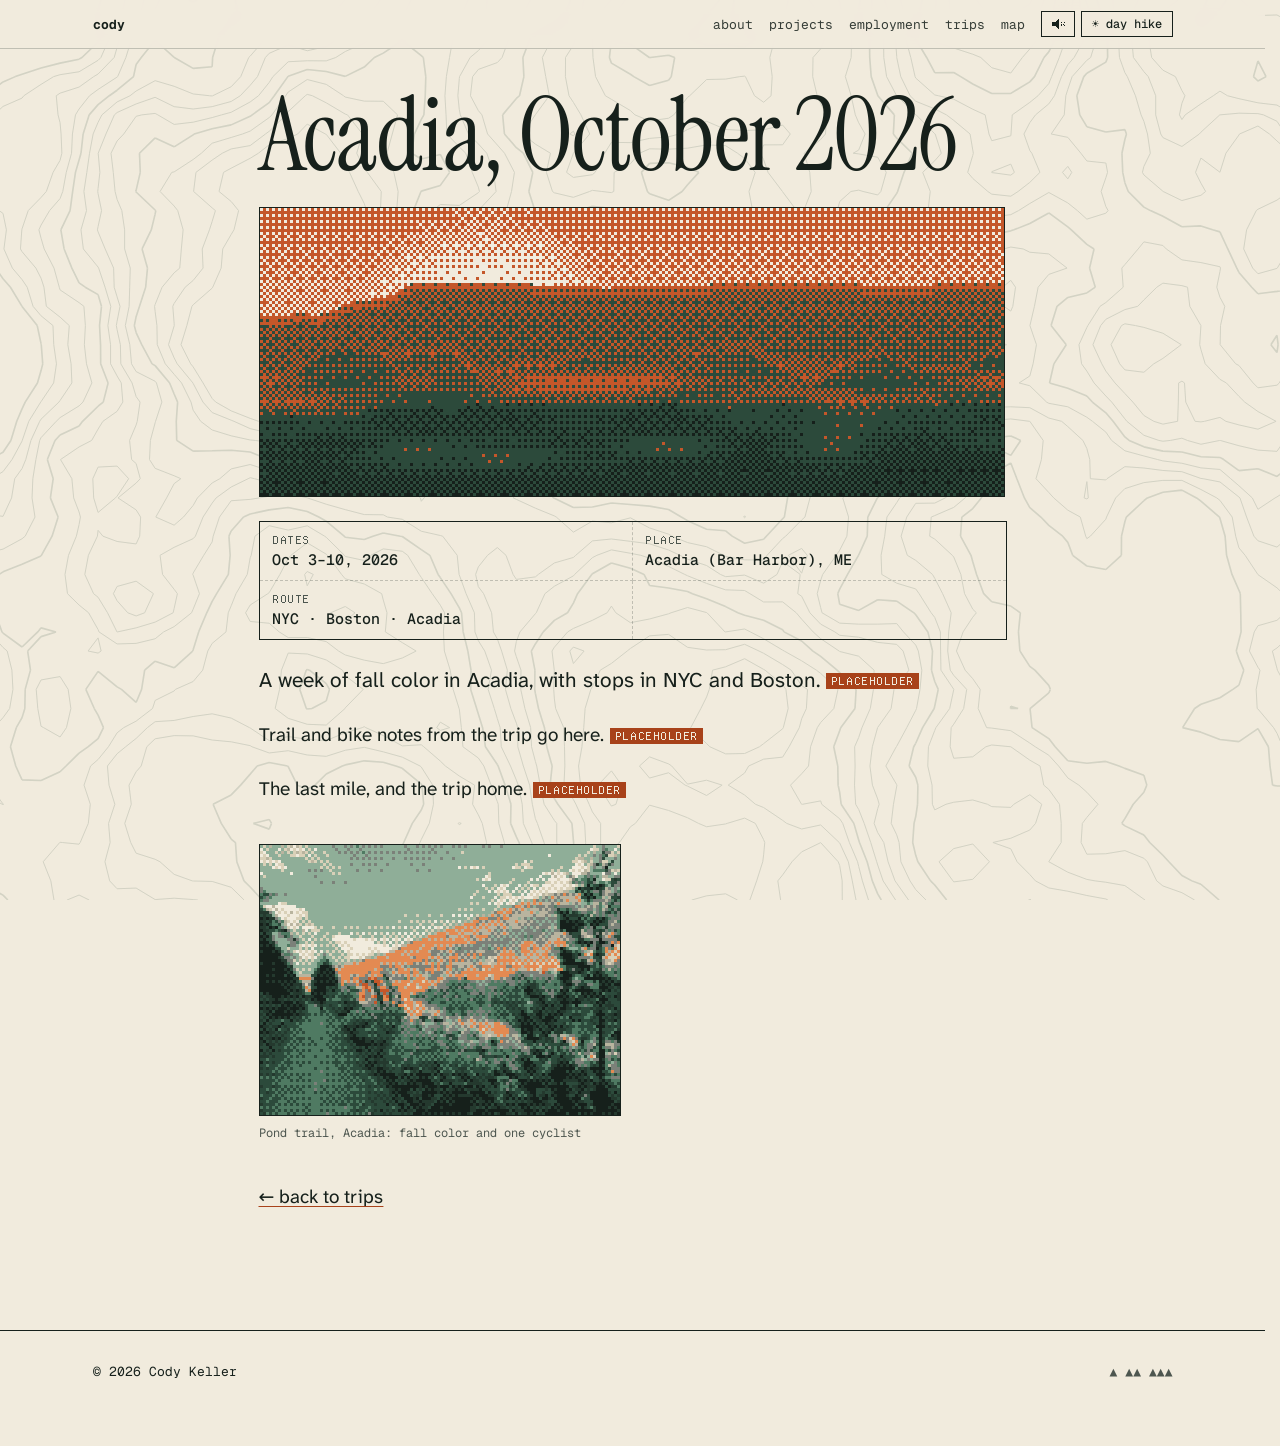
==== commit 76cedb63: "Deploy v=e66380b0" ====
--- a/trips/acadia-2026-10/index.html
+++ b/trips/acadia-2026-10/index.html
@@ -3,7 +3,7 @@
 <head>
 <meta name="robots" content="noindex,nofollow"><meta charset="utf-8"><meta name="viewport" content="width=device-width,initial-scale=1,viewport-fit=cover">
 <link rel="preload" href="../../assets/fonts/instrument-serif-latin-400-normal.woff2" as="font" type="font/woff2" crossorigin><link rel="preload" href="../../assets/fonts/atkinson-hyperlegible-next-latin-wght-normal.woff2" as="font" type="font/woff2" crossorigin>
-<link rel="stylesheet" href="../../styles.css?v=9c052ea9">
+<link rel="stylesheet" href="../../styles.css?v=e66380b0">
 <link rel="icon" href="data:image/svg+xml,%3Csvg xmlns=%27http://www.w3.org/2000/svg%27 viewBox=%270 0 32 32%27%3E%3Crect width=%2732%27 height=%2732%27 fill=%27%2316201b%27/%3E%3Cpath d=%27M3 26 11 10l5 8 4-6 9 14z%27 fill=%27%23c4572a%27/%3E%3C/svg%3E">
 <title>Acadia, October 2026 · Cody Keller</title>
 <meta name="description" content="Fall color on the carriage roads and pond trails. A bike, a few short hikes, and a lot of stopping to look.">
@@ -31,11 +31,11 @@
     <p>The last mile, and the trip home.<span class="ph">PLACEHOLDER</span></p>
     
 <div class="gallery" role="group" aria-label="Photo gallery. Select a photo to enlarge it.">
-<figure class="photo wide" data-full="../../assets/photos/acadia-pond-1600.webp"><button type="button" class="ph-btn" aria-label="View larger: Pond trail, Acadia: fall color and one cyclist"><picture><source media="(max-width:720px)" srcset="../../assets/photos/acadia-pond-dither-s.png?v=9c052ea9"><img class="d" src="../../assets/photos/acadia-pond-dither.png?v=9c052ea9" alt="A gravel trail curves along a pond below a forested hillside with red and orange fall color; a cyclist rides away in the distance." loading="lazy" width="120" height="90"></picture><img class="c" src="../../assets/photos/acadia-pond-thumb.webp" alt="" aria-hidden="true" loading="lazy"></button><figcaption>Pond trail, Acadia: fall color and one cyclist</figcaption></figure>
+<figure class="photo wide" data-full="../../assets/photos/acadia-pond-1600.webp"><button type="button" class="ph-btn" aria-label="View larger: Pond trail, Acadia: fall color and one cyclist"><picture><source media="(max-width:720px)" srcset="../../assets/photos/acadia-pond-dither-s.png?v=e66380b0"><img class="d" src="../../assets/photos/acadia-pond-dither.png?v=e66380b0" alt="A gravel trail curves along a pond below a forested hillside with red and orange fall color; a cyclist rides away in the distance." loading="lazy" width="120" height="90"></picture><img class="c" src="../../assets/photos/acadia-pond-thumb.webp" alt="" aria-hidden="true" loading="lazy"></button><figcaption>Pond trail, Acadia: fall color and one cyclist</figcaption></figure>
 </div>
     <p><a href="../../#trips">← back to trips</a></p>
   </article>
 </main>
 <footer><div class="wrap"><span>© 2026 Cody Keller</span><span class="cairn" aria-hidden="true">▲ ▲▲ ▲▲▲</span></div></footer>
-<script src="../../main.js?v=9c052ea9"></script>
+<script src="../../main.js?v=e66380b0"></script>
 </body></html>
--- a/styles.css
+++ b/styles.css
@@ -171,7 +171,7 @@
   -webkit-mask-image:linear-gradient(135deg,transparent 5%,#000 50%,transparent 100%);mask-image:linear-gradient(135deg,transparent 5%,#000 50%,transparent 100%)}
 .rd-book.up .rd-shadow{opacity:.42;transform:translateZ(-30px) translate(10px,16px) scale(1.05)}
 .rd-page,.rd-leaf,.rd-cover{position:absolute;inset:0;transform-origin:left center}
-.paper{background:var(--bg) url(assets/dither-paper.png?v=9c052ea9) 0 0/calc(16*var(--dp)) calc(16*var(--dp));border:1px solid var(--ink)}
+.paper{background:var(--bg) url(assets/dither-paper.png?v=e66380b0) 0 0/calc(16*var(--dp)) calc(16*var(--dp));border:1px solid var(--ink)}
 .rd-page{padding:1.6rem 1.4rem 1.4rem 1.9rem;display:flex;flex-direction:column;pointer-events:auto;overflow:hidden}
 .rd-page::before{content:"";position:absolute;left:0;top:0;bottom:0;width:7px;background:var(--ink)}
 .rd-page .eyebrow{margin-bottom:.9rem}.rd-page .eyebrow::after{display:none}
@@ -195,7 +195,7 @@
 .rd-face{position:absolute;left:0;top:0;display:block;transform-origin:0 0;background:var(--bg);border:1px solid var(--ink);box-sizing:border-box;color:var(--ink)}
 .rd-face::before{content:"";position:absolute;left:0;top:0;bottom:0;width:7px;background:var(--ink);opacity:.9;z-index:1}
 .rd-face img.pix,.rd-face canvas{border-bottom:1px solid var(--ink);margin-left:7px;width:calc(100% - 7px);box-sizing:border-box;display:block}
-.rd-cover>i.bk{transform:rotateY(180deg);background:var(--bg2) url(assets/dither-paper.png?v=9c052ea9) 0 0/calc(16*var(--dp)) calc(16*var(--dp));border:1px solid var(--ink);font:11px/1.6 var(--pixel);text-transform:uppercase;padding:1.5rem;color:var(--muted);letter-spacing:.06em}
+.rd-cover>i.bk{transform:rotateY(180deg);background:var(--bg2) url(assets/dither-paper.png?v=e66380b0) 0 0/calc(16*var(--dp)) calc(16*var(--dp));border:1px solid var(--ink);font:11px/1.6 var(--pixel);text-transform:uppercase;padding:1.5rem;color:var(--muted);letter-spacing:.06em}
 .rd-close{position:absolute;top:1rem;right:1rem;pointer-events:auto;background:var(--bg)}
 @media(max-width:720px){.rd-book{--shift:0px;--W:min(340px,88vw);--H:calc(var(--W)*1.5)}.rd-close{top:.6rem;right:.6rem}
   .rd-page{padding:1.6rem 1.3rem 1.4rem 1.7rem}.rd-page p{font-size:16.5px}.rd-page .stats2{flex-wrap:wrap;gap:.3rem 1rem;font-size:12.5px}
@@ -452,7 +452,7 @@
 .atlas .shelf>li{flex:none;width:min(100%,290px);margin:0 0 0 6%}
 .atlas .shelf>li:nth-child(even){margin:0 6% 0 auto}
 /* ordered-Bayer dither fade on the scroller edges (baked masks from tools/make_fade.py; union of 3 layers, so no mask-composite needed) */
-.fade{--s:linear-gradient(#000,#000);--ft:url(assets/dither-ft.png?v=9c052ea9);--fb:url(assets/dither-fb.png?v=9c052ea9);--F:calc(16*var(--dp));--m1:var(--ft);--m3:var(--fb);
+.fade{--s:linear-gradient(#000,#000);--ft:url(assets/dither-ft.png?v=e66380b0);--fb:url(assets/dither-fb.png?v=e66380b0);--F:calc(16*var(--dp));--m1:var(--ft);--m3:var(--fb);
   -webkit-mask-image:var(--m1),var(--s),var(--m3);mask-image:var(--m1),var(--s),var(--m3);
   -webkit-mask-size:calc(8*var(--dp)) var(--F),100% calc(100% - 2*var(--F)),calc(8*var(--dp)) var(--F);mask-size:calc(8*var(--dp)) var(--F),100% calc(100% - 2*var(--F)),calc(8*var(--dp)) var(--F);
   -webkit-mask-position:0 0,0 var(--F),0 100%;mask-position:0 0,0 var(--F),0 100%;
@@ -474,7 +474,7 @@
   .atlas .shelf>li,.atlas .shelf>li:nth-child(even){width:min(62vw,250px);margin:0 1.6rem 0 0}
   .atlas-map .gside{order:3;margin-top:1.2rem}
   .atlas-map .gl{display:block}
-  .fade{--ft:url(assets/dither-flm.png?v=9c052ea9);--fb:url(assets/dither-frm.png?v=9c052ea9);
+  .fade{--ft:url(assets/dither-flm.png?v=e66380b0);--fb:url(assets/dither-frm.png?v=e66380b0);
     -webkit-mask-size:var(--F) calc(8*var(--dp)),calc(100% - 2*var(--F)) 100%,var(--F) calc(8*var(--dp));mask-size:var(--F) calc(8*var(--dp)),calc(100% - 2*var(--F)) 100%,var(--F) calc(8*var(--dp));
     -webkit-mask-position:0 0,var(--F) 0,100% 0;mask-position:0 0,var(--F) 0,100% 0;
     -webkit-mask-repeat:repeat-y,no-repeat,repeat-y;mask-repeat:repeat-y,no-repeat,repeat-y}
@@ -521,8 +521,6 @@
 .mc .yr{font:11px/1 var(--pixel);min-height:11px}
 /* header nav carries the same catalogue numbers */
 nav a i{font:normal 10px var(--pixel);color:var(--accent);margin-right:.35rem;letter-spacing:.04em}
-/* footer colophon */
-footer .colophon{flex-basis:100%;order:3;margin:.6rem 0 0;font:11px/1.6 var(--pixel);text-transform:uppercase;letter-spacing:.08em;color:var(--muted)}
 footer .cairn{order:2}
 @media(max-width:1100px){nav a i{display:none}}
 @media(max-width:720px){
@@ -532,7 +530,6 @@
   .facts{box-shadow:4px 4px 0 var(--pine)}
   .gctl .btn{flex:0 1 auto}
   .gctl #g-in,.gctl #g-spin{margin-left:-1px}
-  footer .colophon{margin-top:.4rem}
 }
 /* notebook: the left page is a field record on the ruled paper, not an empty sheet */
 .ruled span{display:flex;gap:.8rem;white-space:nowrap;overflow:hidden;text-overflow:ellipsis;color:var(--ink)}
@@ -548,3 +545,12 @@
 .jobs .jc{font:13px var(--mono);color:var(--muted);text-align:right}
 @media(max-width:720px){.jobs li{grid-template-columns:minmax(0,1fr);gap:.3rem}.jobs .jc{text-align:left}}
 @media(max-width:720px){.plate .win>.chrome{display:none}}
+/* soft navigation: the notebook page grows into the entry (View Transitions), with a paper-sheet fallback */
+::view-transition-group(entry-sheet){animation-duration:.62s;animation-timing-function:cubic-bezier(.2,.8,.2,1)}
+::view-transition-old(entry-sheet),::view-transition-new(entry-sheet){height:100%;width:100%;object-fit:cover;object-position:top left}
+::view-transition-old(root){animation:.32s ease both spa-out}
+::view-transition-new(root){animation:.42s ease .12s both spa-in}
+@keyframes spa-out{to{opacity:0}}@keyframes spa-in{from{opacity:0}}
+.spa-sheet{position:fixed;inset:0;z-index:400;pointer-events:none}
+main.spa-entry h1:focus{outline:none}
+@media(prefers-reduced-motion:reduce){::view-transition-old(root),::view-transition-new(root){animation-duration:.2s!important;animation-delay:0s!important}}
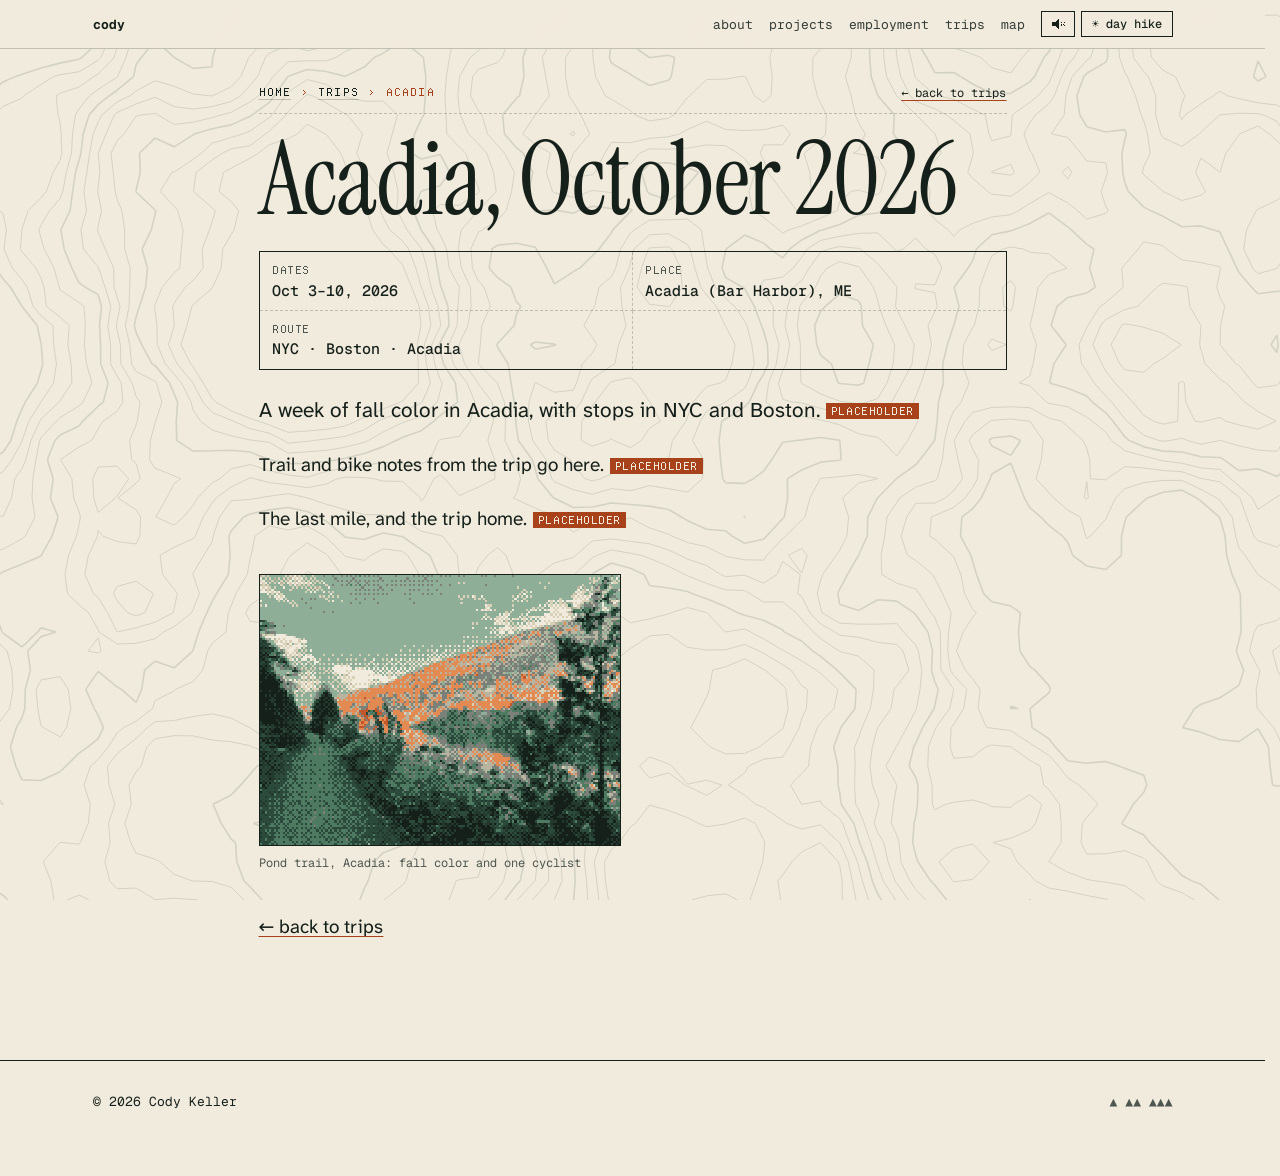
==== commit 341d6d92: "Deploy v=22539b40" ====
--- a/trips/acadia-2026-10/index.html
+++ b/trips/acadia-2026-10/index.html
@@ -3,7 +3,7 @@
 <head>
 <meta name="robots" content="noindex,nofollow"><meta charset="utf-8"><meta name="viewport" content="width=device-width,initial-scale=1,viewport-fit=cover">
 <link rel="preload" href="../../assets/fonts/instrument-serif-latin-400-normal.woff2" as="font" type="font/woff2" crossorigin><link rel="preload" href="../../assets/fonts/atkinson-hyperlegible-next-latin-wght-normal.woff2" as="font" type="font/woff2" crossorigin>
-<link rel="stylesheet" href="../../styles.css?v=e66380b0">
+<link rel="stylesheet" href="../../styles.css?v=22539b40">
 <link rel="icon" href="data:image/svg+xml,%3Csvg xmlns=%27http://www.w3.org/2000/svg%27 viewBox=%270 0 32 32%27%3E%3Crect width=%2732%27 height=%2732%27 fill=%27%2316201b%27/%3E%3Cpath d=%27M3 26 11 10l5 8 4-6 9 14z%27 fill=%27%23c4572a%27/%3E%3C/svg%3E">
 <title>Acadia, October 2026 · Cody Keller</title>
 <meta name="description" content="Fall color on the carriage roads and pond trails. A bike, a few short hikes, and a lot of stopping to look.">
@@ -21,8 +21,11 @@
   <nav aria-label="Primary"><a href="../../#about">about</a><a href="../../#projects">projects</a><a href="../../#employment">employment</a><a href="../../#trips">trips</a><a href="../../#map">map</a></nav><span class="tools"><button class="btn snd" id="snd" type="button" aria-label="Sound" aria-pressed="false"><svg viewBox="0 0 16 16" width="16" height="16" fill="currentColor" shape-rendering="crispEdges" aria-hidden="true"><path d="M2 6h3l4-3v10l-4-3H2z"/><g class="s-on"><path d="M11 6h1v4h-1zM13 4h1v8h-1z"/></g><g class="s-off"><path d="M11 6h1v1h-1zM12 7h1v1h-1zM13 8h1v1h-1zM14 9h1v1h-1zM14 6h1v1h-1zM13 7h-1v1h1zM12 8h-1v1h1zM11 9h1v1h-1z"/></g></svg></button><button class="btn" id="theme" aria-pressed="false">☀ day hike</button></span></div></header>
 <main id="main" class="wrap">
   <article class="entry">
+    <div class="entry-top">
+      <nav class="crumbs" aria-label="Breadcrumb"><ol><li><a href="../../">Home</a></li><li><a href="../../#trips">Trips</a></li><li><span aria-current="page">Acadia</span></li></ol></nav>
+      <a class="back-top" href="../../#trips" data-soft-back>← back to trips</a>
+    </div>
     <h1>Acadia, October 2026</h1>
-    <canvas class="pix frame" data-scene="banner" data-seed="14" width="360" height="140" role="img" aria-label="Dithered mountain and fog illustration"></canvas>
     <div class="stats" aria-label="Trip stats">
       <div><small>dates</small><span class="v">Oct 3–10, 2026</span></div>      <div><small>place</small><span class="v">Acadia (Bar Harbor), ME</span></div>      <div><small>route</small><span class="v">NYC · Boston · Acadia</span></div>
     </div>
@@ -31,11 +34,11 @@
     <p>The last mile, and the trip home.<span class="ph">PLACEHOLDER</span></p>
     
 <div class="gallery" role="group" aria-label="Photo gallery. Select a photo to enlarge it.">
-<figure class="photo wide" data-full="../../assets/photos/acadia-pond-1600.webp"><button type="button" class="ph-btn" aria-label="View larger: Pond trail, Acadia: fall color and one cyclist"><picture><source media="(max-width:720px)" srcset="../../assets/photos/acadia-pond-dither-s.png?v=e66380b0"><img class="d" src="../../assets/photos/acadia-pond-dither.png?v=e66380b0" alt="A gravel trail curves along a pond below a forested hillside with red and orange fall color; a cyclist rides away in the distance." loading="lazy" width="120" height="90"></picture><img class="c" src="../../assets/photos/acadia-pond-thumb.webp" alt="" aria-hidden="true" loading="lazy"></button><figcaption>Pond trail, Acadia: fall color and one cyclist</figcaption></figure>
+<figure class="photo wide" data-full="../../assets/photos/acadia-pond-1600.webp"><button type="button" class="ph-btn" aria-label="View larger: Pond trail, Acadia: fall color and one cyclist"><picture><source media="(max-width:720px)" srcset="../../assets/photos/acadia-pond-dither-s.png?v=22539b40"><img class="d" src="../../assets/photos/acadia-pond-dither.png?v=22539b40" alt="A gravel trail curves along a pond below a forested hillside with red and orange fall color; a cyclist rides away in the distance." loading="lazy" width="120" height="90"></picture><img class="c" src="../../assets/photos/acadia-pond-thumb.webp" alt="" aria-hidden="true" loading="lazy"></button><figcaption>Pond trail, Acadia: fall color and one cyclist</figcaption></figure>
 </div>
-    <p><a href="../../#trips">← back to trips</a></p>
+    <p><a href="../../#trips" data-soft-back>← back to trips</a></p>
   </article>
 </main>
 <footer><div class="wrap"><span>© 2026 Cody Keller</span><span class="cairn" aria-hidden="true">▲ ▲▲ ▲▲▲</span></div></footer>
-<script src="../../main.js?v=e66380b0"></script>
+<script src="../../main.js?v=22539b40"></script>
 </body></html>
--- a/styles.css
+++ b/styles.css
@@ -171,7 +171,7 @@
   -webkit-mask-image:linear-gradient(135deg,transparent 5%,#000 50%,transparent 100%);mask-image:linear-gradient(135deg,transparent 5%,#000 50%,transparent 100%)}
 .rd-book.up .rd-shadow{opacity:.42;transform:translateZ(-30px) translate(10px,16px) scale(1.05)}
 .rd-page,.rd-leaf,.rd-cover{position:absolute;inset:0;transform-origin:left center}
-.paper{background:var(--bg) url(assets/dither-paper.png?v=e66380b0) 0 0/calc(16*var(--dp)) calc(16*var(--dp));border:1px solid var(--ink)}
+.paper{background:var(--bg) url(assets/dither-paper.png?v=22539b40) 0 0/calc(16*var(--dp)) calc(16*var(--dp));border:1px solid var(--ink)}
 .rd-page{padding:1.6rem 1.4rem 1.4rem 1.9rem;display:flex;flex-direction:column;pointer-events:auto;overflow:hidden}
 .rd-page::before{content:"";position:absolute;left:0;top:0;bottom:0;width:7px;background:var(--ink)}
 .rd-page .eyebrow{margin-bottom:.9rem}.rd-page .eyebrow::after{display:none}
@@ -195,7 +195,7 @@
 .rd-face{position:absolute;left:0;top:0;display:block;transform-origin:0 0;background:var(--bg);border:1px solid var(--ink);box-sizing:border-box;color:var(--ink)}
 .rd-face::before{content:"";position:absolute;left:0;top:0;bottom:0;width:7px;background:var(--ink);opacity:.9;z-index:1}
 .rd-face img.pix,.rd-face canvas{border-bottom:1px solid var(--ink);margin-left:7px;width:calc(100% - 7px);box-sizing:border-box;display:block}
-.rd-cover>i.bk{transform:rotateY(180deg);background:var(--bg2) url(assets/dither-paper.png?v=e66380b0) 0 0/calc(16*var(--dp)) calc(16*var(--dp));border:1px solid var(--ink);font:11px/1.6 var(--pixel);text-transform:uppercase;padding:1.5rem;color:var(--muted);letter-spacing:.06em}
+.rd-cover>i.bk{transform:rotateY(180deg);background:var(--bg2) url(assets/dither-paper.png?v=22539b40) 0 0/calc(16*var(--dp)) calc(16*var(--dp));border:1px solid var(--ink);font:11px/1.6 var(--pixel);text-transform:uppercase;padding:1.5rem;color:var(--muted);letter-spacing:.06em}
 .rd-close{position:absolute;top:1rem;right:1rem;pointer-events:auto;background:var(--bg)}
 @media(max-width:720px){.rd-book{--shift:0px;--W:min(340px,88vw);--H:calc(var(--W)*1.5)}.rd-close{top:.6rem;right:.6rem}
   .rd-page{padding:1.6rem 1.3rem 1.4rem 1.7rem}.rd-page p{font-size:16.5px}.rd-page .stats2{flex-wrap:wrap;gap:.3rem 1rem;font-size:12.5px}
@@ -452,7 +452,7 @@
 .atlas .shelf>li{flex:none;width:min(100%,290px);margin:0 0 0 6%}
 .atlas .shelf>li:nth-child(even){margin:0 6% 0 auto}
 /* ordered-Bayer dither fade on the scroller edges (baked masks from tools/make_fade.py; union of 3 layers, so no mask-composite needed) */
-.fade{--s:linear-gradient(#000,#000);--ft:url(assets/dither-ft.png?v=e66380b0);--fb:url(assets/dither-fb.png?v=e66380b0);--F:calc(16*var(--dp));--m1:var(--ft);--m3:var(--fb);
+.fade{--s:linear-gradient(#000,#000);--ft:url(assets/dither-ft.png?v=22539b40);--fb:url(assets/dither-fb.png?v=22539b40);--F:calc(16*var(--dp));--m1:var(--ft);--m3:var(--fb);
   -webkit-mask-image:var(--m1),var(--s),var(--m3);mask-image:var(--m1),var(--s),var(--m3);
   -webkit-mask-size:calc(8*var(--dp)) var(--F),100% calc(100% - 2*var(--F)),calc(8*var(--dp)) var(--F);mask-size:calc(8*var(--dp)) var(--F),100% calc(100% - 2*var(--F)),calc(8*var(--dp)) var(--F);
   -webkit-mask-position:0 0,0 var(--F),0 100%;mask-position:0 0,0 var(--F),0 100%;
@@ -474,7 +474,7 @@
   .atlas .shelf>li,.atlas .shelf>li:nth-child(even){width:min(62vw,250px);margin:0 1.6rem 0 0}
   .atlas-map .gside{order:3;margin-top:1.2rem}
   .atlas-map .gl{display:block}
-  .fade{--ft:url(assets/dither-flm.png?v=e66380b0);--fb:url(assets/dither-frm.png?v=e66380b0);
+  .fade{--ft:url(assets/dither-flm.png?v=22539b40);--fb:url(assets/dither-frm.png?v=22539b40);
     -webkit-mask-size:var(--F) calc(8*var(--dp)),calc(100% - 2*var(--F)) 100%,var(--F) calc(8*var(--dp));mask-size:var(--F) calc(8*var(--dp)),calc(100% - 2*var(--F)) 100%,var(--F) calc(8*var(--dp));
     -webkit-mask-position:0 0,var(--F) 0,100% 0;mask-position:0 0,var(--F) 0,100% 0;
     -webkit-mask-repeat:repeat-y,no-repeat,repeat-y;mask-repeat:repeat-y,no-repeat,repeat-y}
@@ -554,3 +554,19 @@
 .spa-sheet{position:fixed;inset:0;z-index:400;pointer-events:none}
 main.spa-entry h1:focus{outline:none}
 @media(prefers-reduced-motion:reduce){::view-transition-old(root),::view-transition-new(root){animation-duration:.2s!important;animation-delay:0s!important}}
+/* Back from a soft entry: the notebook is restored already open, no lift/tilt/unfold replay */
+.reader.instant,.reader.instant *{transition:none!important;animation:none!important}
+/* entry breadcrumb: small catalogue label, not a second nav bar */
+nav.crumbs{display:block;margin:0 0 1.2rem;padding:0;border:0;grid-area:auto;gap:0}
+.crumbs ol{list-style:none;margin:0;padding:0;display:flex;flex-wrap:wrap;align-items:center;font:11px/1.4 var(--pixel);text-transform:uppercase;letter-spacing:.1em;color:var(--muted)}
+.crumbs li{display:flex;align-items:center}
+.crumbs li+li::before{content:"›";margin:0 .6rem;color:var(--accent)}
+.crumbs a{display:inline-flex;align-items:center;min-height:24px;padding:0;flex:none;opacity:1;color:var(--ink);text-decoration:underline;text-decoration-color:var(--line);text-underline-offset:3px}
+.crumbs a:hover{color:var(--accent);text-decoration-color:var(--accent)}
+.crumbs [aria-current]{color:var(--accent)}
+@media(max-width:720px){.crumbs a{min-height:44px}nav.crumbs{margin-bottom:.4rem}}
+/* entry top row: breadcrumb on the left, back to trips on the right */
+.entry-top{display:flex;flex-wrap:wrap;align-items:center;justify-content:space-between;gap:.4rem 1.5rem;margin:0 0 1.2rem;padding-bottom:.5rem;border-bottom:1px dashed var(--line)}
+.entry-top nav.crumbs{margin:0}
+.back-top{font:12px var(--mono);display:inline-flex;align-items:center;min-height:24px;text-decoration:underline;text-decoration-color:var(--accent);text-underline-offset:3px}
+@media(max-width:720px){.back-top{min-height:44px}.entry-top{gap:0 1rem}}
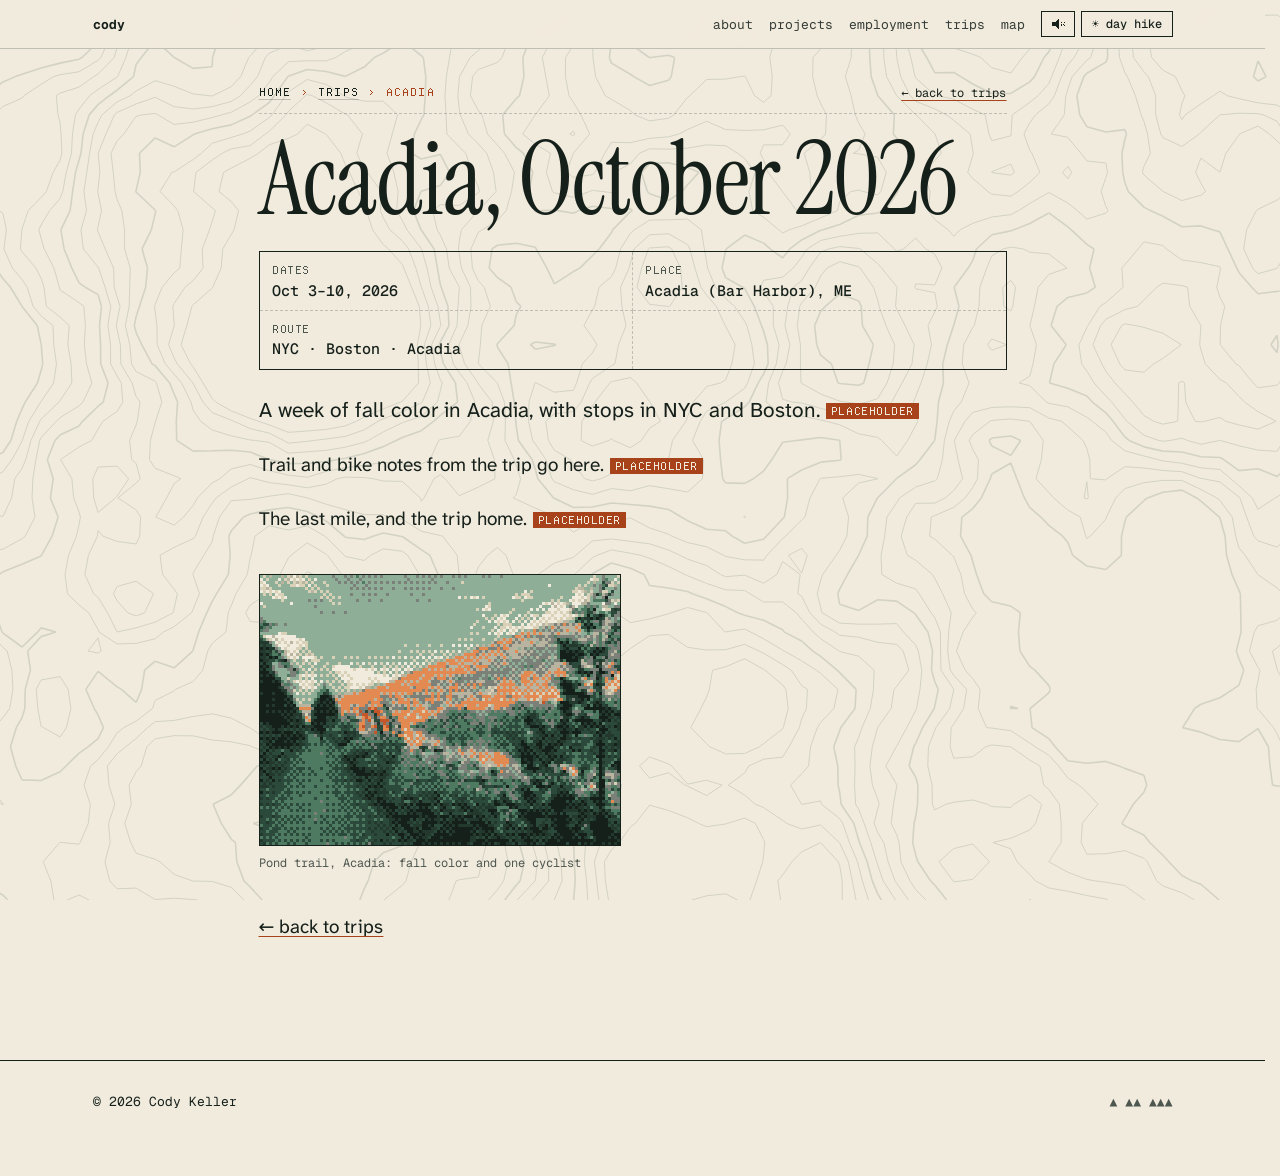
==== commit b4aa071c: "Deploy v=dcd30d7e" ====
--- a/trips/acadia-2026-10/index.html
+++ b/trips/acadia-2026-10/index.html
@@ -3,7 +3,7 @@
 <head>
 <meta name="robots" content="noindex,nofollow"><meta charset="utf-8"><meta name="viewport" content="width=device-width,initial-scale=1,viewport-fit=cover">
 <link rel="preload" href="../../assets/fonts/instrument-serif-latin-400-normal.woff2" as="font" type="font/woff2" crossorigin><link rel="preload" href="../../assets/fonts/atkinson-hyperlegible-next-latin-wght-normal.woff2" as="font" type="font/woff2" crossorigin>
-<link rel="stylesheet" href="../../styles.css?v=22539b40">
+<link rel="stylesheet" href="../../styles.css?v=dcd30d7e">
 <link rel="icon" href="data:image/svg+xml,%3Csvg xmlns=%27http://www.w3.org/2000/svg%27 viewBox=%270 0 32 32%27%3E%3Crect width=%2732%27 height=%2732%27 fill=%27%2316201b%27/%3E%3Cpath d=%27M3 26 11 10l5 8 4-6 9 14z%27 fill=%27%23c4572a%27/%3E%3C/svg%3E">
 <title>Acadia, October 2026 · Cody Keller</title>
 <meta name="description" content="Fall color on the carriage roads and pond trails. A bike, a few short hikes, and a lot of stopping to look.">
@@ -34,11 +34,11 @@
     <p>The last mile, and the trip home.<span class="ph">PLACEHOLDER</span></p>
     
 <div class="gallery" role="group" aria-label="Photo gallery. Select a photo to enlarge it.">
-<figure class="photo wide" data-full="../../assets/photos/acadia-pond-1600.webp"><button type="button" class="ph-btn" aria-label="View larger: Pond trail, Acadia: fall color and one cyclist"><picture><source media="(max-width:720px)" srcset="../../assets/photos/acadia-pond-dither-s.png?v=22539b40"><img class="d" src="../../assets/photos/acadia-pond-dither.png?v=22539b40" alt="A gravel trail curves along a pond below a forested hillside with red and orange fall color; a cyclist rides away in the distance." loading="lazy" width="120" height="90"></picture><img class="c" src="../../assets/photos/acadia-pond-thumb.webp" alt="" aria-hidden="true" loading="lazy"></button><figcaption>Pond trail, Acadia: fall color and one cyclist</figcaption></figure>
+<figure class="photo wide" data-full="../../assets/photos/acadia-pond-1600.webp"><button type="button" class="ph-btn" aria-label="View larger: Pond trail, Acadia: fall color and one cyclist"><picture><source media="(max-width:720px)" srcset="../../assets/photos/acadia-pond-dither-s.png?v=dcd30d7e"><img class="d" src="../../assets/photos/acadia-pond-dither.png?v=dcd30d7e" alt="A gravel trail curves along a pond below a forested hillside with red and orange fall color; a cyclist rides away in the distance." loading="lazy" width="120" height="90"></picture><img class="c" src="../../assets/photos/acadia-pond-thumb.webp" alt="" aria-hidden="true" loading="lazy"></button><figcaption>Pond trail, Acadia: fall color and one cyclist</figcaption></figure>
 </div>
     <p><a href="../../#trips" data-soft-back>← back to trips</a></p>
   </article>
 </main>
 <footer><div class="wrap"><span>© 2026 Cody Keller</span><span class="cairn" aria-hidden="true">▲ ▲▲ ▲▲▲</span></div></footer>
-<script src="../../main.js?v=22539b40"></script>
+<script src="../../main.js?v=dcd30d7e"></script>
 </body></html>
--- a/styles.css
+++ b/styles.css
@@ -171,7 +171,7 @@
   -webkit-mask-image:linear-gradient(135deg,transparent 5%,#000 50%,transparent 100%);mask-image:linear-gradient(135deg,transparent 5%,#000 50%,transparent 100%)}
 .rd-book.up .rd-shadow{opacity:.42;transform:translateZ(-30px) translate(10px,16px) scale(1.05)}
 .rd-page,.rd-leaf,.rd-cover{position:absolute;inset:0;transform-origin:left center}
-.paper{background:var(--bg) url(assets/dither-paper.png?v=22539b40) 0 0/calc(16*var(--dp)) calc(16*var(--dp));border:1px solid var(--ink)}
+.paper{background:var(--bg) url(assets/dither-paper.png?v=dcd30d7e) 0 0/calc(16*var(--dp)) calc(16*var(--dp));border:1px solid var(--ink)}
 .rd-page{padding:1.6rem 1.4rem 1.4rem 1.9rem;display:flex;flex-direction:column;pointer-events:auto;overflow:hidden}
 .rd-page::before{content:"";position:absolute;left:0;top:0;bottom:0;width:7px;background:var(--ink)}
 .rd-page .eyebrow{margin-bottom:.9rem}.rd-page .eyebrow::after{display:none}
@@ -195,12 +195,12 @@
 .rd-face{position:absolute;left:0;top:0;display:block;transform-origin:0 0;background:var(--bg);border:1px solid var(--ink);box-sizing:border-box;color:var(--ink)}
 .rd-face::before{content:"";position:absolute;left:0;top:0;bottom:0;width:7px;background:var(--ink);opacity:.9;z-index:1}
 .rd-face img.pix,.rd-face canvas{border-bottom:1px solid var(--ink);margin-left:7px;width:calc(100% - 7px);box-sizing:border-box;display:block}
-.rd-cover>i.bk{transform:rotateY(180deg);background:var(--bg2) url(assets/dither-paper.png?v=22539b40) 0 0/calc(16*var(--dp)) calc(16*var(--dp));border:1px solid var(--ink);font:11px/1.6 var(--pixel);text-transform:uppercase;padding:1.5rem;color:var(--muted);letter-spacing:.06em}
+.rd-cover>i.bk{transform:rotateY(180deg);background:var(--bg2) url(assets/dither-paper.png?v=dcd30d7e) 0 0/calc(16*var(--dp)) calc(16*var(--dp));border:1px solid var(--ink);font:11px/1.6 var(--pixel);text-transform:uppercase;padding:1.5rem;color:var(--muted);letter-spacing:.06em}
 .rd-close{position:absolute;top:1rem;right:1rem;pointer-events:auto;background:var(--bg)}
 @media(max-width:720px){.rd-book{--shift:0px;--W:min(340px,88vw);--H:calc(var(--W)*1.5)}.rd-close{top:.6rem;right:.6rem}
   .rd-page{padding:1.6rem 1.3rem 1.4rem 1.7rem}.rd-page p{font-size:16.5px}.rd-page .stats2{flex-wrap:wrap;gap:.3rem 1rem;font-size:12.5px}
-  /* single full-width page once landed: the flipped cover and leaves fade away */
-  .rd-book.landed .rd-cover,.rd-book.landed .rd-leaf{opacity:0;visibility:hidden;transition:opacity .3s,visibility 0s .3s}}
+
+}
 @media(prefers-reduced-motion:reduce){.book,.book:hover{transition:none}}
 .ruled{position:absolute;inset:1.6rem 1.4rem 1.4rem 1.4rem;font:11px/2.2 var(--pixel);text-transform:uppercase;letter-spacing:.06em;color:var(--muted);background:repeating-linear-gradient(to bottom,transparent 0 23px,var(--line) 23px 24px);display:block;transform:scaleX(-1)}
 .rd-leaf>i.bk .ruled{transform:none}
@@ -452,7 +452,7 @@
 .atlas .shelf>li{flex:none;width:min(100%,290px);margin:0 0 0 6%}
 .atlas .shelf>li:nth-child(even){margin:0 6% 0 auto}
 /* ordered-Bayer dither fade on the scroller edges (baked masks from tools/make_fade.py; union of 3 layers, so no mask-composite needed) */
-.fade{--s:linear-gradient(#000,#000);--ft:url(assets/dither-ft.png?v=22539b40);--fb:url(assets/dither-fb.png?v=22539b40);--F:calc(16*var(--dp));--m1:var(--ft);--m3:var(--fb);
+.fade{--s:linear-gradient(#000,#000);--ft:url(assets/dither-ft.png?v=dcd30d7e);--fb:url(assets/dither-fb.png?v=dcd30d7e);--F:calc(16*var(--dp));--m1:var(--ft);--m3:var(--fb);
   -webkit-mask-image:var(--m1),var(--s),var(--m3);mask-image:var(--m1),var(--s),var(--m3);
   -webkit-mask-size:calc(8*var(--dp)) var(--F),100% calc(100% - 2*var(--F)),calc(8*var(--dp)) var(--F);mask-size:calc(8*var(--dp)) var(--F),100% calc(100% - 2*var(--F)),calc(8*var(--dp)) var(--F);
   -webkit-mask-position:0 0,0 var(--F),0 100%;mask-position:0 0,0 var(--F),0 100%;
@@ -474,7 +474,7 @@
   .atlas .shelf>li,.atlas .shelf>li:nth-child(even){width:min(62vw,250px);margin:0 1.6rem 0 0}
   .atlas-map .gside{order:3;margin-top:1.2rem}
   .atlas-map .gl{display:block}
-  .fade{--ft:url(assets/dither-flm.png?v=22539b40);--fb:url(assets/dither-frm.png?v=22539b40);
+  .fade{--ft:url(assets/dither-flm.png?v=dcd30d7e);--fb:url(assets/dither-frm.png?v=dcd30d7e);
     -webkit-mask-size:var(--F) calc(8*var(--dp)),calc(100% - 2*var(--F)) 100%,var(--F) calc(8*var(--dp));mask-size:var(--F) calc(8*var(--dp)),calc(100% - 2*var(--F)) 100%,var(--F) calc(8*var(--dp));
     -webkit-mask-position:0 0,var(--F) 0,100% 0;mask-position:0 0,var(--F) 0,100% 0;
     -webkit-mask-repeat:repeat-y,no-repeat,repeat-y;mask-repeat:repeat-y,no-repeat,repeat-y}
@@ -570,3 +570,24 @@
 .entry-top nav.crumbs{margin:0}
 .back-top{font:12px var(--mono);display:inline-flex;align-items:center;min-height:24px;text-decoration:underline;text-decoration-color:var(--accent);text-underline-offset:3px}
 @media(max-width:720px){.back-top{min-height:44px}.entry-top{gap:0 1rem}}
+/* narrow screens: the open notebook is a full two-page spread scaled to fit the width (it used to keep only the
+   right page centred and push the left page off-screen). Pages get compact type so both stay readable. */
+@media(max-width:720px){
+  .rd-book{--W:min(calc((100vw - 1.6rem)/2),calc((100dvh - 8rem)/1.45));--shift:calc(var(--W)/2)}
+  .rd-page{padding:.9rem .7rem .8rem 1.05rem}
+  .rd-page .eyebrow{display:none}
+  .rd-page h2{font-size:clamp(1.25rem,6vw,1.6rem);line-height:1;margin-bottom:.3rem}
+  .rd-page .dt{font-size:10px}
+  .rd-page p{font-size:13px;line-height:1.45;margin:.4rem 0 .6rem;overflow:hidden;display:-webkit-box;-webkit-box-orient:vertical;-webkit-line-clamp:7}
+  .rd-page .stats2{font-size:11px;margin:.4rem 0;padding:.3rem 0}
+  .rd-page .read{font-size:12px;padding:0 .7rem;min-height:44px;margin-top:auto;align-self:flex-start}
+  .ruled{inset:.9rem .7rem .8rem .8rem;font-size:10px;line-height:2.2}
+  .ruled span{flex-direction:column;gap:0;line-height:1.1;margin-bottom:.55rem;white-space:normal}
+  .ruled span em{min-width:0;font-size:9.5px}
+  .ruled .rh{margin-bottom:.8rem}
+  .ruled .stamp{font-size:10px;padding:.3rem .4rem}
+}
+/* once landed, the flipped cover is fully under the leaves; hide it so WebKit's 3D depth sorting (pages a few px
+   apart) can never paint the cover's back over the field-record page. It returns as soon as closing starts. */
+.rd-book.landed .rd-cover{visibility:hidden}
+@media(max-width:720px){.ruled .stamp{right:.3rem;bottom:.2rem;font-size:9.5px;padding:.25rem .35rem}}
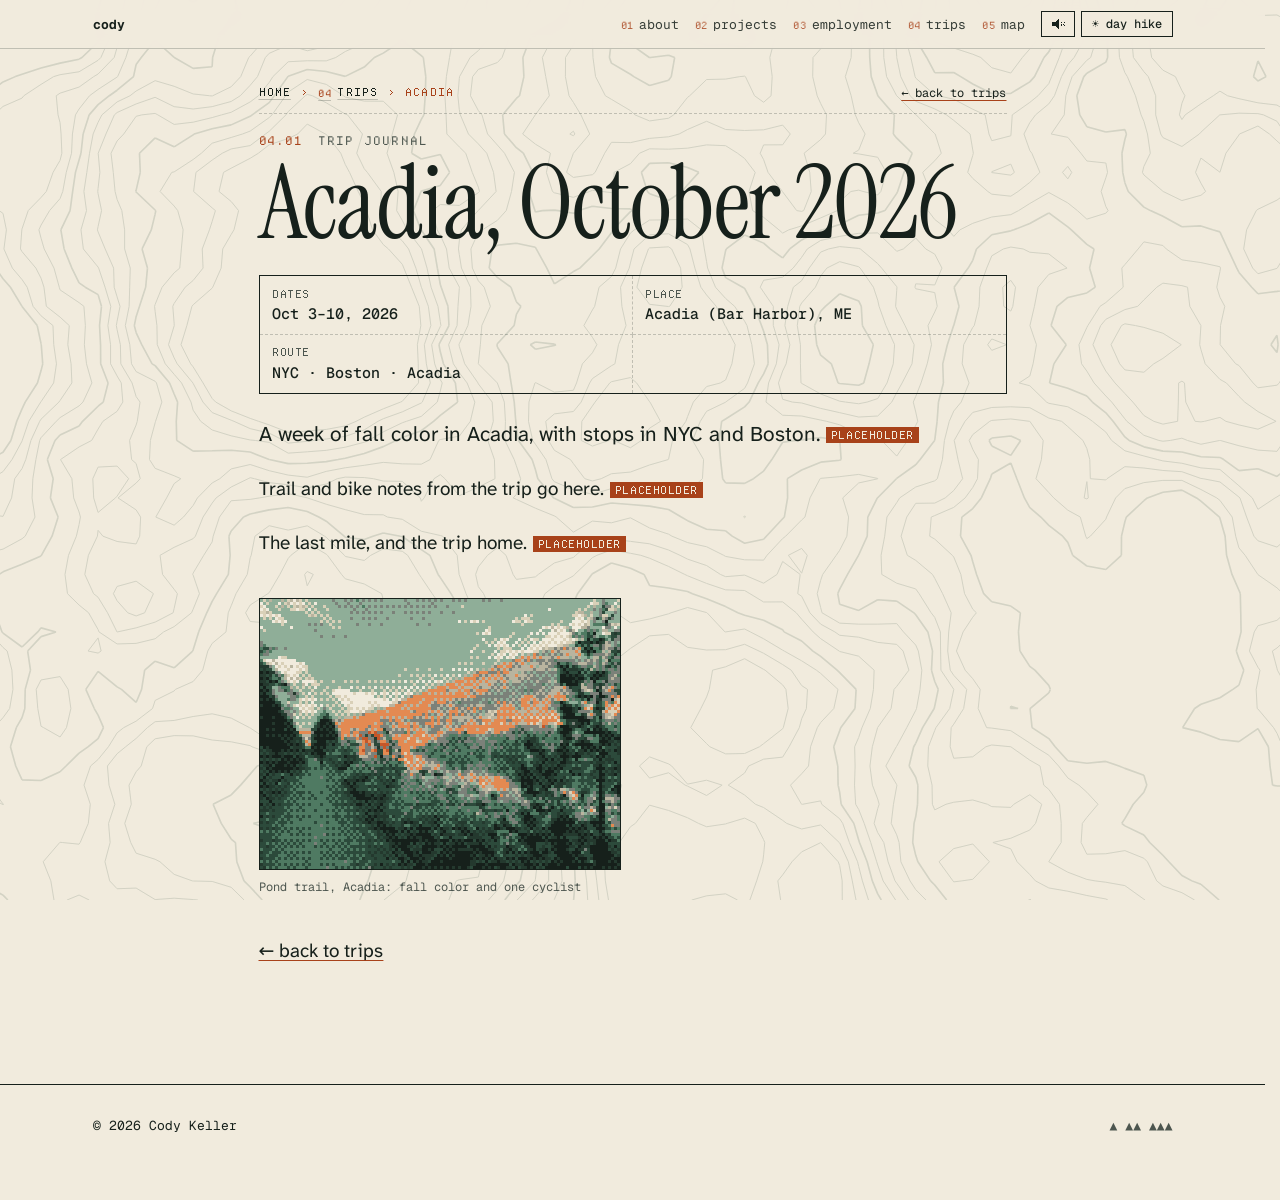
==== commit 0a3c987f: "Deploy v=ce1be03f" ====
--- a/trips/acadia-2026-10/index.html
+++ b/trips/acadia-2026-10/index.html
@@ -3,7 +3,7 @@
 <head>
 <meta name="robots" content="noindex,nofollow"><meta charset="utf-8"><meta name="viewport" content="width=device-width,initial-scale=1,viewport-fit=cover">
 <link rel="preload" href="../../assets/fonts/instrument-serif-latin-400-normal.woff2" as="font" type="font/woff2" crossorigin><link rel="preload" href="../../assets/fonts/atkinson-hyperlegible-next-latin-wght-normal.woff2" as="font" type="font/woff2" crossorigin>
-<link rel="stylesheet" href="../../styles.css?v=dcd30d7e">
+<link rel="stylesheet" href="../../styles.css?v=ce1be03f">
 <link rel="icon" href="data:image/svg+xml,%3Csvg xmlns=%27http://www.w3.org/2000/svg%27 viewBox=%270 0 32 32%27%3E%3Crect width=%2732%27 height=%2732%27 fill=%27%2316201b%27/%3E%3Cpath d=%27M3 26 11 10l5 8 4-6 9 14z%27 fill=%27%23c4572a%27/%3E%3C/svg%3E">
 <title>Acadia, October 2026 · Cody Keller</title>
 <meta name="description" content="Fall color on the carriage roads and pond trails. A bike, a few short hikes, and a lot of stopping to look.">
@@ -18,13 +18,14 @@
 <a class="skip" href="#main">Skip to content</a>
 <svg id="contours" viewBox="0 0 1200 800" preserveAspectRatio="xMidYMid slice" aria-hidden="true"></svg>
 <header class="bar"><div class="wrap"><a class="brand" href="../../" aria-label="Home">cody</a>
-  <nav aria-label="Primary"><a href="../../#about">about</a><a href="../../#projects">projects</a><a href="../../#employment">employment</a><a href="../../#trips">trips</a><a href="../../#map">map</a></nav><span class="tools"><button class="btn snd" id="snd" type="button" aria-label="Sound" aria-pressed="false"><svg viewBox="0 0 16 16" width="16" height="16" fill="currentColor" shape-rendering="crispEdges" aria-hidden="true"><path d="M2 6h3l4-3v10l-4-3H2z"/><g class="s-on"><path d="M11 6h1v4h-1zM13 4h1v8h-1z"/></g><g class="s-off"><path d="M11 6h1v1h-1zM12 7h1v1h-1zM13 8h1v1h-1zM14 9h1v1h-1zM14 6h1v1h-1zM13 7h-1v1h1zM12 8h-1v1h1zM11 9h1v1h-1z"/></g></svg></button><button class="btn" id="theme" aria-pressed="false">☀ day hike</button></span></div></header>
+  <nav aria-label="Primary"><a href="../../#about"><i>01</i>about</a><a href="../../#projects"><i>02</i>projects</a><a href="../../#employment"><i>03</i>employment</a><a href="../../#trips"><i>04</i>trips</a><a href="../../#map"><i>05</i>map</a></nav><span class="tools"><button class="btn snd" id="snd" type="button" aria-label="Sound" aria-pressed="false"><svg viewBox="0 0 16 16" width="16" height="16" fill="currentColor" shape-rendering="crispEdges" aria-hidden="true"><path d="M2 6h3l4-3v10l-4-3H2z"/><g class="s-on"><path d="M11 6h1v4h-1zM13 4h1v8h-1z"/></g><g class="s-off"><path d="M11 6h1v1h-1zM12 7h1v1h-1zM13 8h1v1h-1zM14 9h1v1h-1zM14 6h1v1h-1zM13 7h-1v1h1zM12 8h-1v1h1zM11 9h1v1h-1z"/></g></svg></button><button class="btn" id="theme" aria-pressed="false">☀ day hike</button></span></div></header>
 <main id="main" class="wrap">
   <article class="entry">
     <div class="entry-top">
-      <nav class="crumbs" aria-label="Breadcrumb"><ol><li><a href="../../">Home</a></li><li><a href="../../#trips">Trips</a></li><li><span aria-current="page">Acadia</span></li></ol></nav>
+      <nav class="crumbs" aria-label="Breadcrumb"><ol><li><a href="../../">Home</a></li><li><a href="../../#trips"><i>04</i>Trips</a></li><li><span aria-current="page">Acadia</span></li></ol></nav>
       <a class="back-top" href="../../#trips" data-soft-back>← back to trips</a>
     </div>
+    <p class="eyebrow entry-no"><span>04.01</span><span>trip journal</span></p>
     <h1>Acadia, October 2026</h1>
     <div class="stats" aria-label="Trip stats">
       <div><small>dates</small><span class="v">Oct 3–10, 2026</span></div>      <div><small>place</small><span class="v">Acadia (Bar Harbor), ME</span></div>      <div><small>route</small><span class="v">NYC · Boston · Acadia</span></div>
@@ -34,11 +35,11 @@
     <p>The last mile, and the trip home.<span class="ph">PLACEHOLDER</span></p>
     
 <div class="gallery" role="group" aria-label="Photo gallery. Select a photo to enlarge it.">
-<figure class="photo wide" data-full="../../assets/photos/acadia-pond-1600.webp"><button type="button" class="ph-btn" aria-label="View larger: Pond trail, Acadia: fall color and one cyclist"><picture><source media="(max-width:720px)" srcset="../../assets/photos/acadia-pond-dither-s.png?v=dcd30d7e"><img class="d" src="../../assets/photos/acadia-pond-dither.png?v=dcd30d7e" alt="A gravel trail curves along a pond below a forested hillside with red and orange fall color; a cyclist rides away in the distance." loading="lazy" width="120" height="90"></picture><img class="c" src="../../assets/photos/acadia-pond-thumb.webp" alt="" aria-hidden="true" loading="lazy"></button><figcaption>Pond trail, Acadia: fall color and one cyclist</figcaption></figure>
+<figure class="photo wide" data-full="../../assets/photos/acadia-pond-1600.webp"><button type="button" class="ph-btn" aria-label="View larger: Pond trail, Acadia: fall color and one cyclist"><picture><source media="(max-width:720px)" srcset="../../assets/photos/acadia-pond-dither-s.png?v=ce1be03f"><img class="d" src="../../assets/photos/acadia-pond-dither.png?v=ce1be03f" alt="A gravel trail curves along a pond below a forested hillside with red and orange fall color; a cyclist rides away in the distance." loading="lazy" width="120" height="90"></picture><img class="c" src="../../assets/photos/acadia-pond-thumb.webp" alt="" aria-hidden="true" loading="lazy"></button><figcaption>Pond trail, Acadia: fall color and one cyclist</figcaption></figure>
 </div>
     <p><a href="../../#trips" data-soft-back>← back to trips</a></p>
   </article>
 </main>
 <footer><div class="wrap"><span>© 2026 Cody Keller</span><span class="cairn" aria-hidden="true">▲ ▲▲ ▲▲▲</span></div></footer>
-<script src="../../main.js?v=dcd30d7e"></script>
+<script src="../../main.js?v=ce1be03f"></script>
 </body></html>
--- a/styles.css
+++ b/styles.css
@@ -171,7 +171,7 @@
   -webkit-mask-image:linear-gradient(135deg,transparent 5%,#000 50%,transparent 100%);mask-image:linear-gradient(135deg,transparent 5%,#000 50%,transparent 100%)}
 .rd-book.up .rd-shadow{opacity:.42;transform:translateZ(-30px) translate(10px,16px) scale(1.05)}
 .rd-page,.rd-leaf,.rd-cover{position:absolute;inset:0;transform-origin:left center}
-.paper{background:var(--bg) url(assets/dither-paper.png?v=dcd30d7e) 0 0/calc(16*var(--dp)) calc(16*var(--dp));border:1px solid var(--ink)}
+.paper{background:var(--bg) url(assets/dither-paper.png?v=ce1be03f) 0 0/calc(16*var(--dp)) calc(16*var(--dp));border:1px solid var(--ink)}
 .rd-page{padding:1.6rem 1.4rem 1.4rem 1.9rem;display:flex;flex-direction:column;pointer-events:auto;overflow:hidden}
 .rd-page::before{content:"";position:absolute;left:0;top:0;bottom:0;width:7px;background:var(--ink)}
 .rd-page .eyebrow{margin-bottom:.9rem}.rd-page .eyebrow::after{display:none}
@@ -195,7 +195,7 @@
 .rd-face{position:absolute;left:0;top:0;display:block;transform-origin:0 0;background:var(--bg);border:1px solid var(--ink);box-sizing:border-box;color:var(--ink)}
 .rd-face::before{content:"";position:absolute;left:0;top:0;bottom:0;width:7px;background:var(--ink);opacity:.9;z-index:1}
 .rd-face img.pix,.rd-face canvas{border-bottom:1px solid var(--ink);margin-left:7px;width:calc(100% - 7px);box-sizing:border-box;display:block}
-.rd-cover>i.bk{transform:rotateY(180deg);background:var(--bg2) url(assets/dither-paper.png?v=dcd30d7e) 0 0/calc(16*var(--dp)) calc(16*var(--dp));border:1px solid var(--ink);font:11px/1.6 var(--pixel);text-transform:uppercase;padding:1.5rem;color:var(--muted);letter-spacing:.06em}
+.rd-cover>i.bk{transform:rotateY(180deg);background:var(--bg2) url(assets/dither-paper.png?v=ce1be03f) 0 0/calc(16*var(--dp)) calc(16*var(--dp));border:1px solid var(--ink);font:11px/1.6 var(--pixel);text-transform:uppercase;padding:1.5rem;color:var(--muted);letter-spacing:.06em}
 .rd-close{position:absolute;top:1rem;right:1rem;pointer-events:auto;background:var(--bg)}
 @media(max-width:720px){.rd-book{--shift:0px;--W:min(340px,88vw);--H:calc(var(--W)*1.5)}.rd-close{top:.6rem;right:.6rem}
   .rd-page{padding:1.6rem 1.3rem 1.4rem 1.7rem}.rd-page p{font-size:16.5px}.rd-page .stats2{flex-wrap:wrap;gap:.3rem 1rem;font-size:12.5px}
@@ -452,7 +452,7 @@
 .atlas .shelf>li{flex:none;width:min(100%,290px);margin:0 0 0 6%}
 .atlas .shelf>li:nth-child(even){margin:0 6% 0 auto}
 /* ordered-Bayer dither fade on the scroller edges (baked masks from tools/make_fade.py; union of 3 layers, so no mask-composite needed) */
-.fade{--s:linear-gradient(#000,#000);--ft:url(assets/dither-ft.png?v=dcd30d7e);--fb:url(assets/dither-fb.png?v=dcd30d7e);--F:calc(16*var(--dp));--m1:var(--ft);--m3:var(--fb);
+.fade{--s:linear-gradient(#000,#000);--ft:url(assets/dither-ft.png?v=ce1be03f);--fb:url(assets/dither-fb.png?v=ce1be03f);--F:calc(16*var(--dp));--m1:var(--ft);--m3:var(--fb);
   -webkit-mask-image:var(--m1),var(--s),var(--m3);mask-image:var(--m1),var(--s),var(--m3);
   -webkit-mask-size:calc(8*var(--dp)) var(--F),100% calc(100% - 2*var(--F)),calc(8*var(--dp)) var(--F);mask-size:calc(8*var(--dp)) var(--F),100% calc(100% - 2*var(--F)),calc(8*var(--dp)) var(--F);
   -webkit-mask-position:0 0,0 var(--F),0 100%;mask-position:0 0,0 var(--F),0 100%;
@@ -474,7 +474,7 @@
   .atlas .shelf>li,.atlas .shelf>li:nth-child(even){width:min(62vw,250px);margin:0 1.6rem 0 0}
   .atlas-map .gside{order:3;margin-top:1.2rem}
   .atlas-map .gl{display:block}
-  .fade{--ft:url(assets/dither-flm.png?v=dcd30d7e);--fb:url(assets/dither-frm.png?v=dcd30d7e);
+  .fade{--ft:url(assets/dither-flm.png?v=ce1be03f);--fb:url(assets/dither-frm.png?v=ce1be03f);
     -webkit-mask-size:var(--F) calc(8*var(--dp)),calc(100% - 2*var(--F)) 100%,var(--F) calc(8*var(--dp));mask-size:var(--F) calc(8*var(--dp)),calc(100% - 2*var(--F)) 100%,var(--F) calc(8*var(--dp));
     -webkit-mask-position:0 0,var(--F) 0,100% 0;mask-position:0 0,var(--F) 0,100% 0;
     -webkit-mask-repeat:repeat-y,no-repeat,repeat-y;mask-repeat:repeat-y,no-repeat,repeat-y}
@@ -570,24 +570,41 @@
 .entry-top nav.crumbs{margin:0}
 .back-top{font:12px var(--mono);display:inline-flex;align-items:center;min-height:24px;text-decoration:underline;text-decoration-color:var(--accent);text-underline-offset:3px}
 @media(max-width:720px){.back-top{min-height:44px}.entry-top{gap:0 1rem}}
-/* narrow screens: the open notebook is a full two-page spread scaled to fit the width (it used to keep only the
-   right page centred and push the left page off-screen). Pages get compact type so both stay readable. */
-@media(max-width:720px){
-  .rd-book{--W:min(calc((100vw - 1.6rem)/2),calc((100dvh - 8rem)/1.45));--shift:calc(var(--W)/2)}
-  .rd-page{padding:.9rem .7rem .8rem 1.05rem}
-  .rd-page .eyebrow{display:none}
-  .rd-page h2{font-size:clamp(1.25rem,6vw,1.6rem);line-height:1;margin-bottom:.3rem}
-  .rd-page .dt{font-size:10px}
-  .rd-page p{font-size:13px;line-height:1.45;margin:.4rem 0 .6rem;overflow:hidden;display:-webkit-box;-webkit-box-orient:vertical;-webkit-line-clamp:7}
-  .rd-page .stats2{font-size:11px;margin:.4rem 0;padding:.3rem 0}
-  .rd-page .read{font-size:12px;padding:0 .7rem;min-height:44px;margin-top:auto;align-self:flex-start}
-  .ruled{inset:.9rem .7rem .8rem .8rem;font-size:10px;line-height:2.2}
-  .ruled span{flex-direction:column;gap:0;line-height:1.1;margin-bottom:.55rem;white-space:normal}
-  .ruled span em{min-width:0;font-size:9.5px}
-  .ruled .rh{margin-bottom:.8rem}
-  .ruled .stamp{font-size:10px;padding:.3rem .4rem}
-}
 /* once landed, the flipped cover is fully under the leaves; hide it so WebKit's 3D depth sorting (pages a few px
    apart) can never paint the cover's back over the field-record page. It returns as soon as closing starts. */
 .rd-book.landed .rd-cover{visibility:hidden}
-@media(max-width:720px){.ruled .stamp{right:.3rem;bottom:.2rem;font-size:9.5px;padding:.25rem .35rem}}
+/* phones: a flip book. The cover swings open as usual, then ONE full-size page shows at a time: the entry page
+   first, the field record under it. Turning rotates the entry page around the spine (swipe with the page following the
+   finger, or the corner controls). The book is flattened once landed so no 3D depth sorting can mis-order pages (WebKit);
+   the turning page shows a blank paper back past 90 degrees instead of mirrored text. */
+.rd-rec,.rd-pager{display:none}
+@media(max-width:720px){
+  .rd-book{--W:min(340px,calc(100vw - 2.4rem),calc((100dvh - 11rem) / 1.42));--shift:0px}
+  .rd-rec{display:block;position:absolute;inset:0;border:1px solid var(--ink);box-sizing:border-box;opacity:0;pointer-events:none}
+  .rd-rec::before{content:"";position:absolute;left:0;top:0;bottom:0;width:7px;background:var(--ink);z-index:1}
+  .rd-rec .ruled{transform:none;inset:1.6rem 1.2rem 1.4rem 1.6rem}
+  .rd-book.landed{transform-style:flat;perspective:1500px;touch-action:pan-y}
+  .rd-book.landed .rd-rec{opacity:1}
+  .rd-book.landed .rd-leaf{visibility:hidden}
+  .rd-book.landed .rd-page{transform-origin:left center;transform:rotateY(var(--turn,0deg));transition:transform .5s cubic-bezier(.3,.7,.2,1);will-change:transform}
+  .rd-book.landed .rd-page.drag{transition:none}
+  .rd-book.landed .rd-page.past{background-image:none}
+  .rd-book.landed .rd-page.past>*,.rd-book.landed .rd-page.past::before{visibility:hidden}
+  .rd-book.landed .rd-page.gone{visibility:hidden}
+  .rd-book.landed .rd-page::after{content:"";position:absolute;inset:0;pointer-events:none;background:linear-gradient(to left,rgba(0,0,0,.18),transparent 40%);opacity:var(--shade,0)}
+  .rd-pager{position:absolute;left:50%;bottom:max(1rem,env(safe-area-inset-bottom));transform:translateX(-50%);display:flex;align-items:center;gap:.4rem;pointer-events:auto;z-index:4}
+  .rd-pager[hidden]{display:none}
+  .rd-pager button{min-width:44px;min-height:44px;font:500 18px var(--mono);background:var(--bg);border:1px solid var(--ink);color:var(--ink);cursor:pointer}
+  .rd-pager button:disabled{opacity:.35;cursor:default}
+  .rd-pager .rd-pn{font:11px var(--pixel);letter-spacing:.12em;color:var(--muted);min-width:3.5rem;text-align:center}
+}
+.crumbs a i{display:inline!important;font-style:normal;color:var(--accent);margin-right:.4rem}
+article.entry p.eyebrow.entry-no{margin:0 0 .4rem}
+article.entry p.eyebrow.entry-no::after{display:none}
+/* pages of the open notebook are selectable text */
+.rd-book.landed .rd-page,.rd-book.landed .rd-rec,.rd-book.landed .rd-leaf>i{pointer-events:auto;-webkit-user-select:text;user-select:text;cursor:text}
+.rd-book.landed .rd-page .read{cursor:pointer}
+/* closing: the leaves settle first, and once the cover has swung past the spine everything under it is hidden, so no
+   page (or the cover's own back face, where WebKit ignores backface-visibility) can paint over the cover */
+.rd-book.closing .rd-leaf{transition-delay:calc((5 - var(--k))*.025s);transition-duration:.36s}
+.rd-book.closing.shut .rd-leaf,.rd-book.closing.shut .rd-page,.rd-book.closing.shut .rd-rec,.rd-book.closing.shut .rd-cover>i.bk{visibility:hidden}
